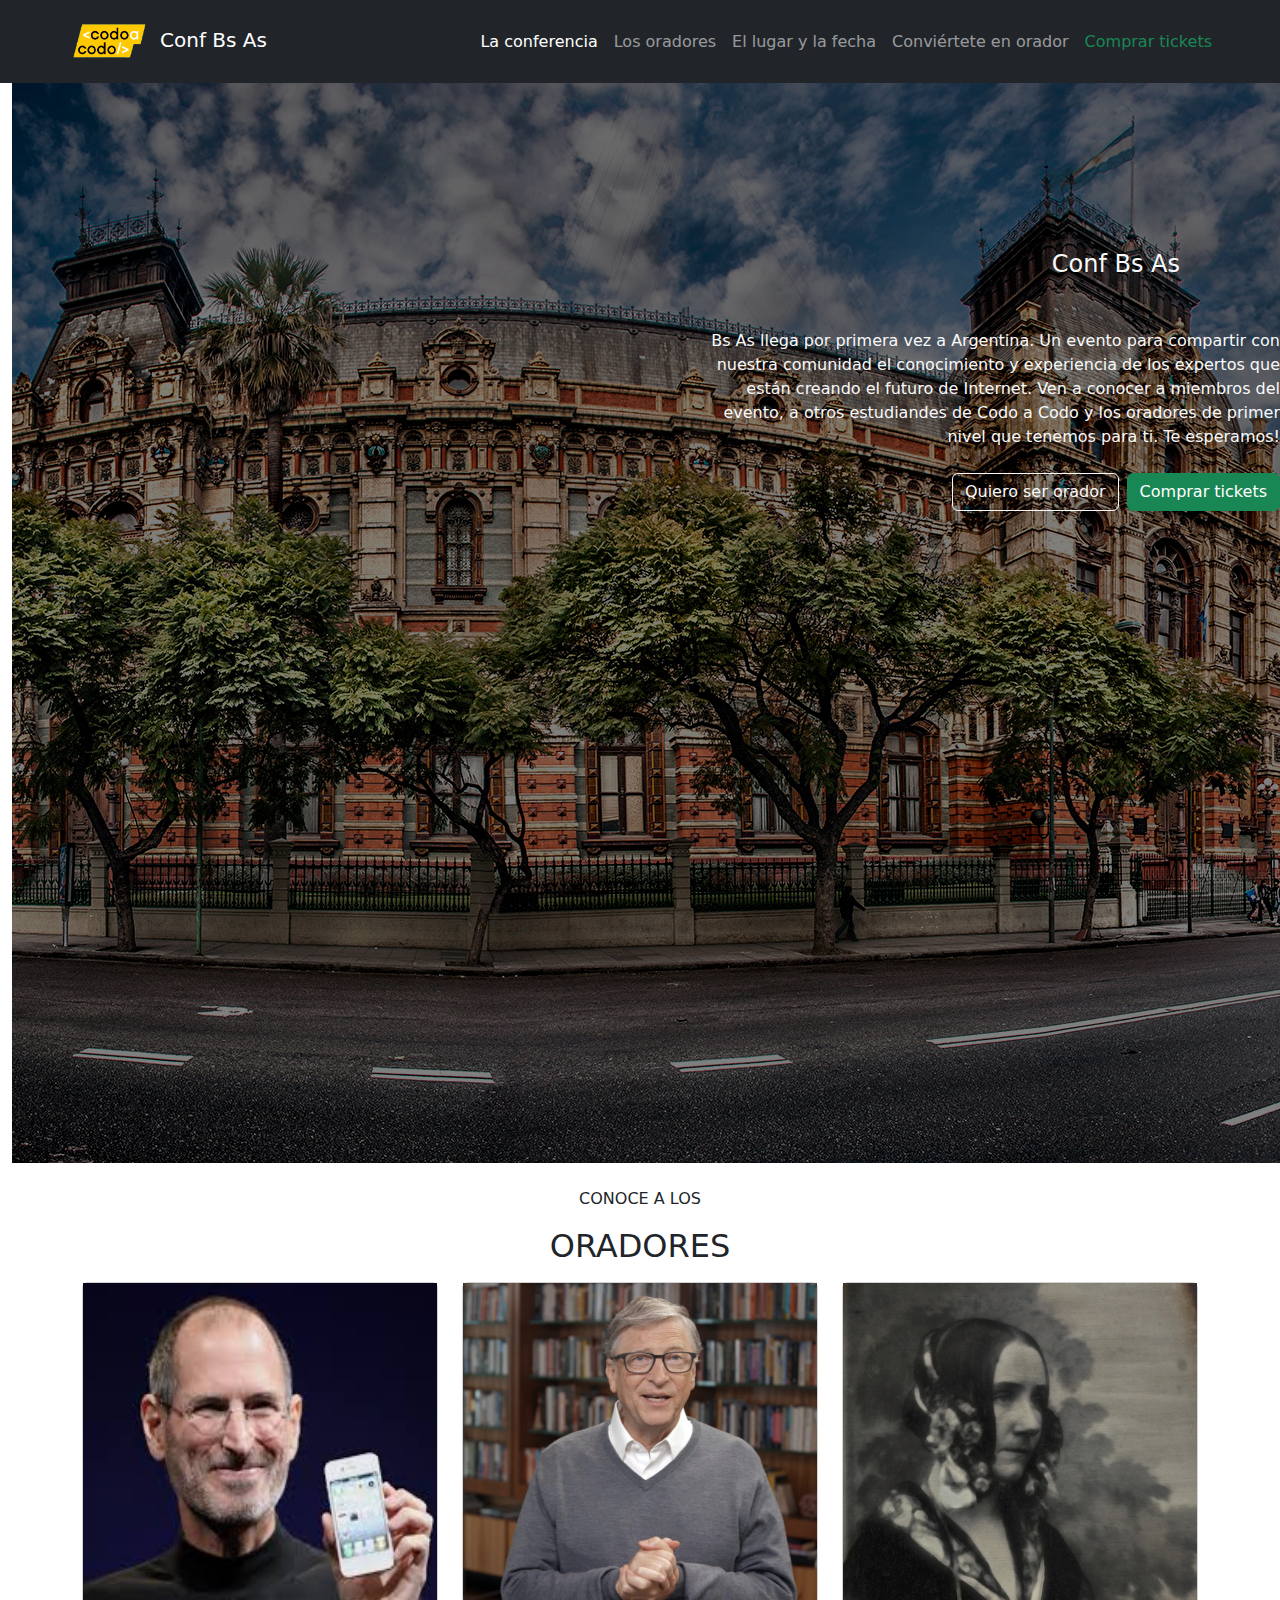
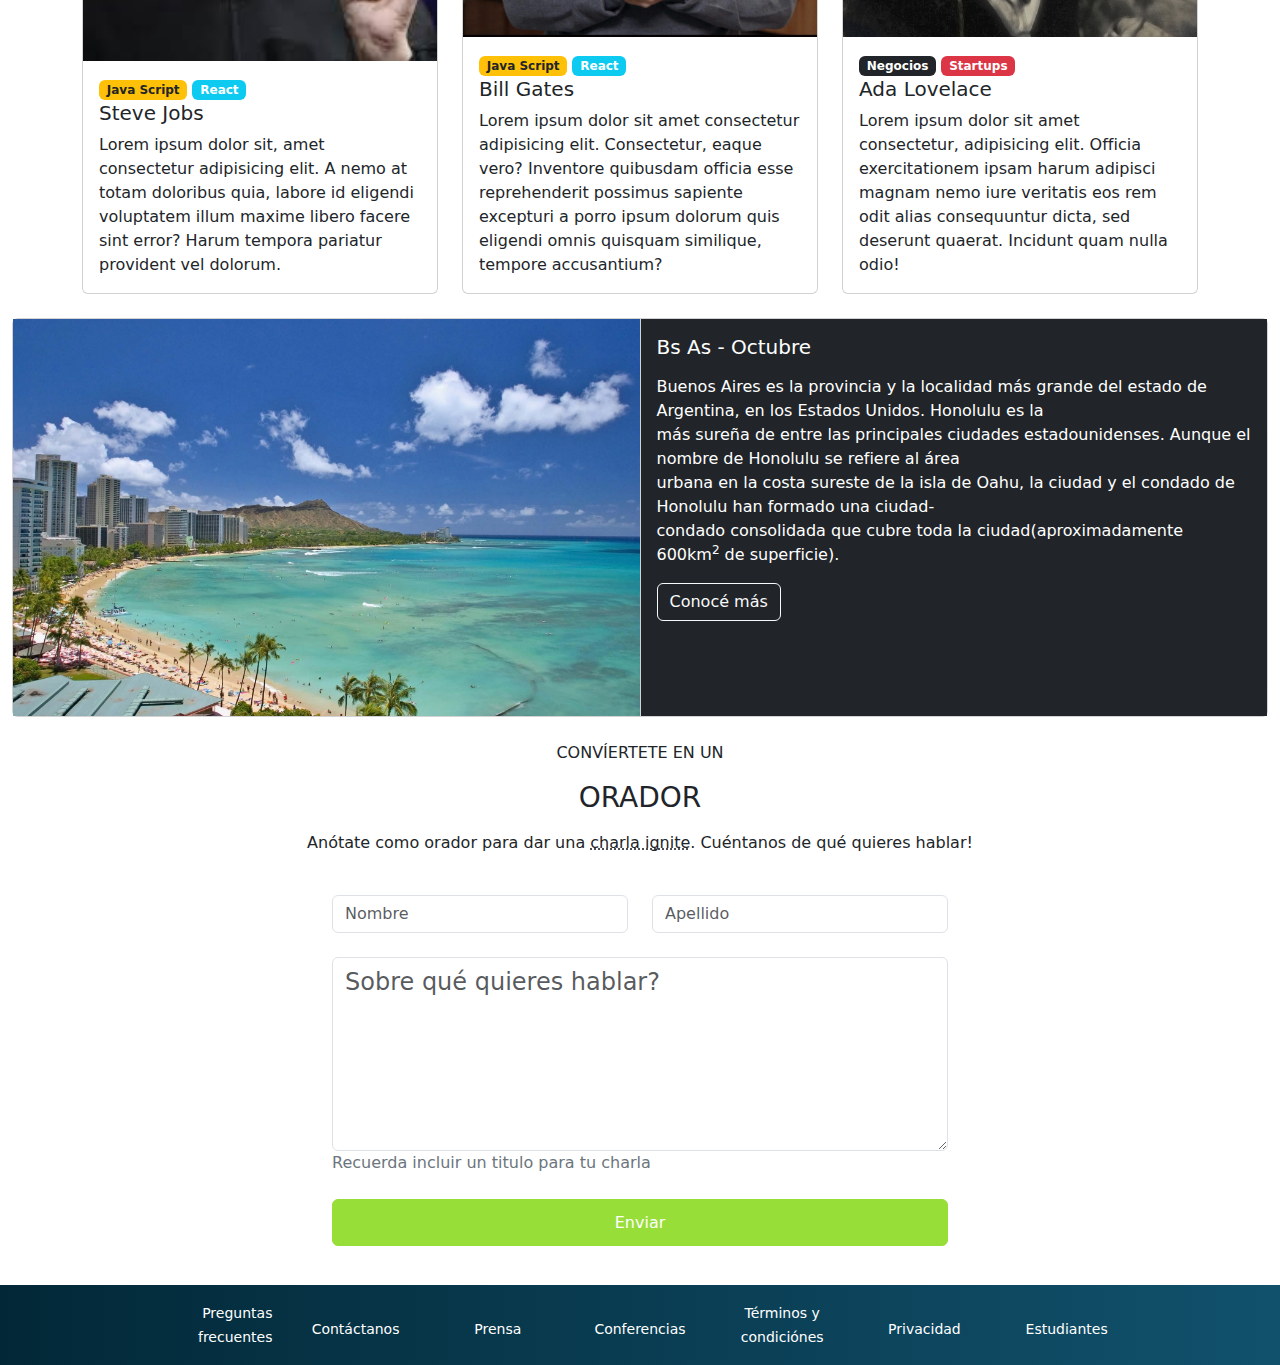
==== Index.html @ 98e8ae1a "Abre link en nueva pestaña y el footer al final" ====
<!DOCTYPE html>
<html lang="es">
    <head>
        <meta charset="utf-8"/>
        <meta name="viewport" content="width=device-width" />
        <title>Codo a Codo</title>
        <link rel="shortcut icon" href="https://aulasvirtuales.bue.edu.ar/theme/image.php/academiaba38/theme/1650385581/favicon">
        <link href="https://cdn.jsdelivr.net/npm/bootstrap@5.1.3/dist/css/bootstrap.min.css" rel="stylesheet">
        <link href="style.css" rel="stylesheet" type="text/css" />
        <script src="https://cdn.jsdelivr.net/npm/bootstrap@5.1.3/dist/js/bootstrap.bundle.min.js"></script>        
        </style>
    </head>
    <body>    
        <!-- add NAVBAR -->
        <div class="container-fluid">           
            <div class="row" style="text-align:center; border: width 4px; background:linear-gradient(to right,rgb(2, 40, 55),rgb(17, 81, 108));">                  
                <nav class="navbar navbar-expand-sm bg-dark navbar-dark">
                    <div class="col p-4"></div>
                    <div class="container-fluid"> 
                        <a class="navbar-brand" href="#">
                            <img src="src/codoacodo.png" alt="Logo" style="width:100px;" class="rounded-pill">Conf Bs As                  
                        </a>              
                        <div class="col p-1"></div>
                        <ul class="navbar-nav justify-content-right">
                            <li class="nav-item">
                                <a class="nav-link active" href="javascript:void(0)" active>La conferencia</a>
                            </li>
                            <li class="nav-item">
                                <a class="nav-link" href="javascript:void(0)" >Los oradores</a>
                            </li>
                            <li class="nav-item">
                                <a aria-disabled="true" class="nav-link " href="#" tabindex="-1">El lugar y la fecha</a>
                            </li>
                            <li class="nav-item">
                                <a aria-disabled="true" class="nav-link " href="#" tabindex="-1">Conviértete en orador</a>
                            </li>
                            <li class="nav-item">
                                <a class="nav-link text-success" href="ventaTicket.html" target="_blank" active>Comprar tickets</a>
                            </li>          
                        </ul>                                    
                    </div>
                    <div class="col p-4"></div>
                </nav>
            </div>
        </div>
  
        <div class="container-fluid">     
            <div class="row">
                <div class="card-img-top1">
                    <img class="" src="src/ba1.jpg" alt="Card image" style="filter: brightness(50%);">
                    <div class="card-img-overlay" style = "top:100px;">
                        <h4 class="card-title text-end text-light"  style = "padding:150px 100px 50px">Conf Bs As</h4>
                        <div class="">
                            <p class="card-text text-end text-light">Bs As llega por primera vez a Argentina. Un evento para compartir con<br> nuestra comunidad el conocimiento y experiencia de los expertos que<br> están creando el futuro de Internet. Ven a conocer a miembros del<br> evento, a otros estudiandes de Codo a Codo y los oradores de primer<br> nivel que tenemos para ti. Te esperamos!</p>                 
                        </div>
                        <br>
                        <div class="d-grid gap-2 d-md-flex justify-content-md-end">                                        
                            <a class="btn btn-outline-light text-light">Quiero ser orador</a>  
                            <a class="btn btn-success " href="ventaTicket.html" target="_blank">Comprar tickets</a> 
                        </div>
                    </div>
                </div>
            </div>  
        </div>      
         
        <br>

        <div>
            <p class="text-center">CONOCE A LOS<h2 class="text-center">ORADORES</h2></p>                      
        </div>
        <div class="container"><!-- add 3 cards -->              
            <div class="row row-cols-1 row-cols-md-3 g-4">
                <div class="col">       
                    <div class="card h-100">
                        <img src="src/steve.jpg" style = "padding:0%;width:100%;height:100%;" class="card-img-top1" alt="...">
                        <div class="card-body">
                            <span class="badge bg-warning text-dark">Java Script</span>  <span class="badge bg-info">React</span>
                            <h5 class="card-title">Steve Jobs</h5>
                            <p class="card-text">Lorem ipsum dolor sit, amet consectetur adipisicing elit. A nemo at totam doloribus quia, labore id eligendi voluptatem illum maxime libero facere sint error? Harum tempora pariatur provident vel dolorum.</p>                    
                        </div>
                    </div>                 
                </div>    
                <div class="col">
                    <div class="card h-100">
                        <img src="src/bill.jpg" style = "padding:0%;width:100%;height:100%;" class="card-img-top2" alt="...">
                        <div class="card-body">
                            <span class="badge bg-warning text-dark">Java Script</span>  <span class="badge bg-info">React</span>
                            <h5 class="card-title">Bill Gates</h5>
                            <p class="card-text">Lorem ipsum dolor sit amet consectetur adipisicing elit. Consectetur, eaque vero? Inventore quibusdam officia esse reprehenderit possimus sapiente excepturi a porro ipsum dolorum quis eligendi omnis quisquam similique, tempore accusantium?</p>                    
                        </div>
                    </div>
                </div>   
                <div class="col">                 
                    <div class="card h-100">
                        <img src="src/ada.jpeg" style = "padding:0%;width:100%;height:100%;" class="card-img-top3" alt="...">
                        <div class="card-body">
                            <span class="badge bg-dark">Negocios</span>  <span class="badge bg-danger">Startups</span>
                            <h5 class="card-title">Ada Lovelace</h5>
                            <p class="card-text">Lorem ipsum dolor sit amet consectetur, adipisicing elit. Officia exercitationem ipsam harum adipisci magnam nemo iure veritatis eos rem odit alias consequuntur dicta, sed deserunt quaerat. Incidunt quam nulla odio!</p>                 
                        </div>
                    </div>                             
                </div>              
            </div>
        </div>

        <br>         
         <!-- add 2 cards -->
        <div class="container-fluid">
            <div class="card-group">
                <div class="card" >
                    <img src="src/honolulu.jpg" style = "width:100%; height: 100%;"  class="card-img-top1" alt="...">
                </div>
                <!--  era con card esto ? o estilos y grilla ?  -->
                <div class="card">      
                    <div class="card-body bg-dark text-white">
                        <h5 class="card-title">Bs As - Octubre</h5>                                           
                        <p class="card-text fs-6"><p >Buenos Aires es la provincia y la localidad más grande del estado de Argentina, en los Estados Unidos. Honolulu es la<br> más sureña de entre las principales ciudades estadounidenses. Aunque el nombre de Honolulu se refiere al área<br> urbana en la costa sureste de la isla de Oahu, la ciudad y el condado de Honolulu han formado una ciudad-<br>condado consolidada que cubre toda la ciudad(aproximadamente 600km<sup>2</sup> de superficie).</p>                                            
                        <button type="button" class="btn btn-outline-light text-light">Conocé más</button>   
                    </div>
                </div>            
            </div>        
        </div>

        <br>  

        <p class="text-center">CONVÍERTETE EN UN <H3 class="text-center">ORADOR</H3></p> 

        <p class="text-center"> Anótate como orador para dar una <abbr title="Se trata de un formato en el cual el ponente solo tiene 300 segundos para hacer una presentación.">charla ignite</abbr>. Cuéntanos de qué quieres hablar!</p>
                  
        <br>

        <div class="container" style="width: 50%;height:50%;">           
            <!-- add form -->
            <form action="https://formspree.io/f/mnqwbqan" method="POST" target="_blank"> <!-- Aca verifico con un servidor de formulario-->
               <div class="row">
                    <div class="col">
                        <input type="nombre" class="form-control" id="nombre" name="nombre" placeholder="Nombre">
                    </div>         
                    <div class="col">
                        <input type="apellido" class="form-control" id="apellido" name="apellido" placeholder="Apellido">        
                    </div>   
                </div>

                <br>
                
                <textarea class="form-control fs-4" rows="5" id="comment" name="text" placeholder="Sobre qué quieres hablar?"></textarea> 
                <label for="clave" class="text-secondary">Recuerda incluir un titulo para tu charla</label><br><br>                        
                <div class="d-grid"> <!-- tranformo en bloque  el div --- investigarlo-->
                    <input type="submit" style="height:125%; border-color: rgb(152,222,57); background-color:rgb(152,222,57);" class="btn btn-success" value="Enviar"> 
                </div>                        
            </form> 
        </div>

        <br>
        
    </body>
    
    <br>
    
    <footer>     
        <div class="container-fluid"> 
            <div class="row" style="text-align:center; border: width 4px; background:linear-gradient(to right,rgb(2, 40, 55),rgb(17, 81, 108));"> 
                <div class="col" style="margin-top: 2.00rem;">
                    <p><small></small></p>         
                </div>   
                <div class="col text-white" style="text-align: right; margin-top: 1.00rem; ">                  
                    <p><small>Preguntas<br/>frecuentes</small></p>                
                </div>                      
                <div class="col text-white" style="margin-top: 2.00rem; ">
                    <p><small>Contáctanos</small></p>         
                </div>   
                <div class="col text-white" style="margin-top: 2.00rem;">              
                    <p><small>Prensa</small></p> 
                </div>
                <div class="col text-white" style="margin-top: 2.00rem;">        
                    <p><small>Conferencias</small></p>
                </div>
                <div class="col text-white" style="margin-top: 1.00rem;">                 
                    <p><small>Términos y<br/>condiciónes</small></p>
                </div>
                <div class="col text-white" style="margin-top: 2.00rem;">                    
                    <p><small>Privacidad</small></p>
                </div>
                <div class="col text-white" style="margin-top: 2.00rem;">                   
                    <p><small>Estudiantes</small></p>
                </div>
                <div class="col" style="margin-top: 2.00rem;">
                    <p><small></small></p>         
                </div>  
            </div>
        </div>        
    </footer>
</html>
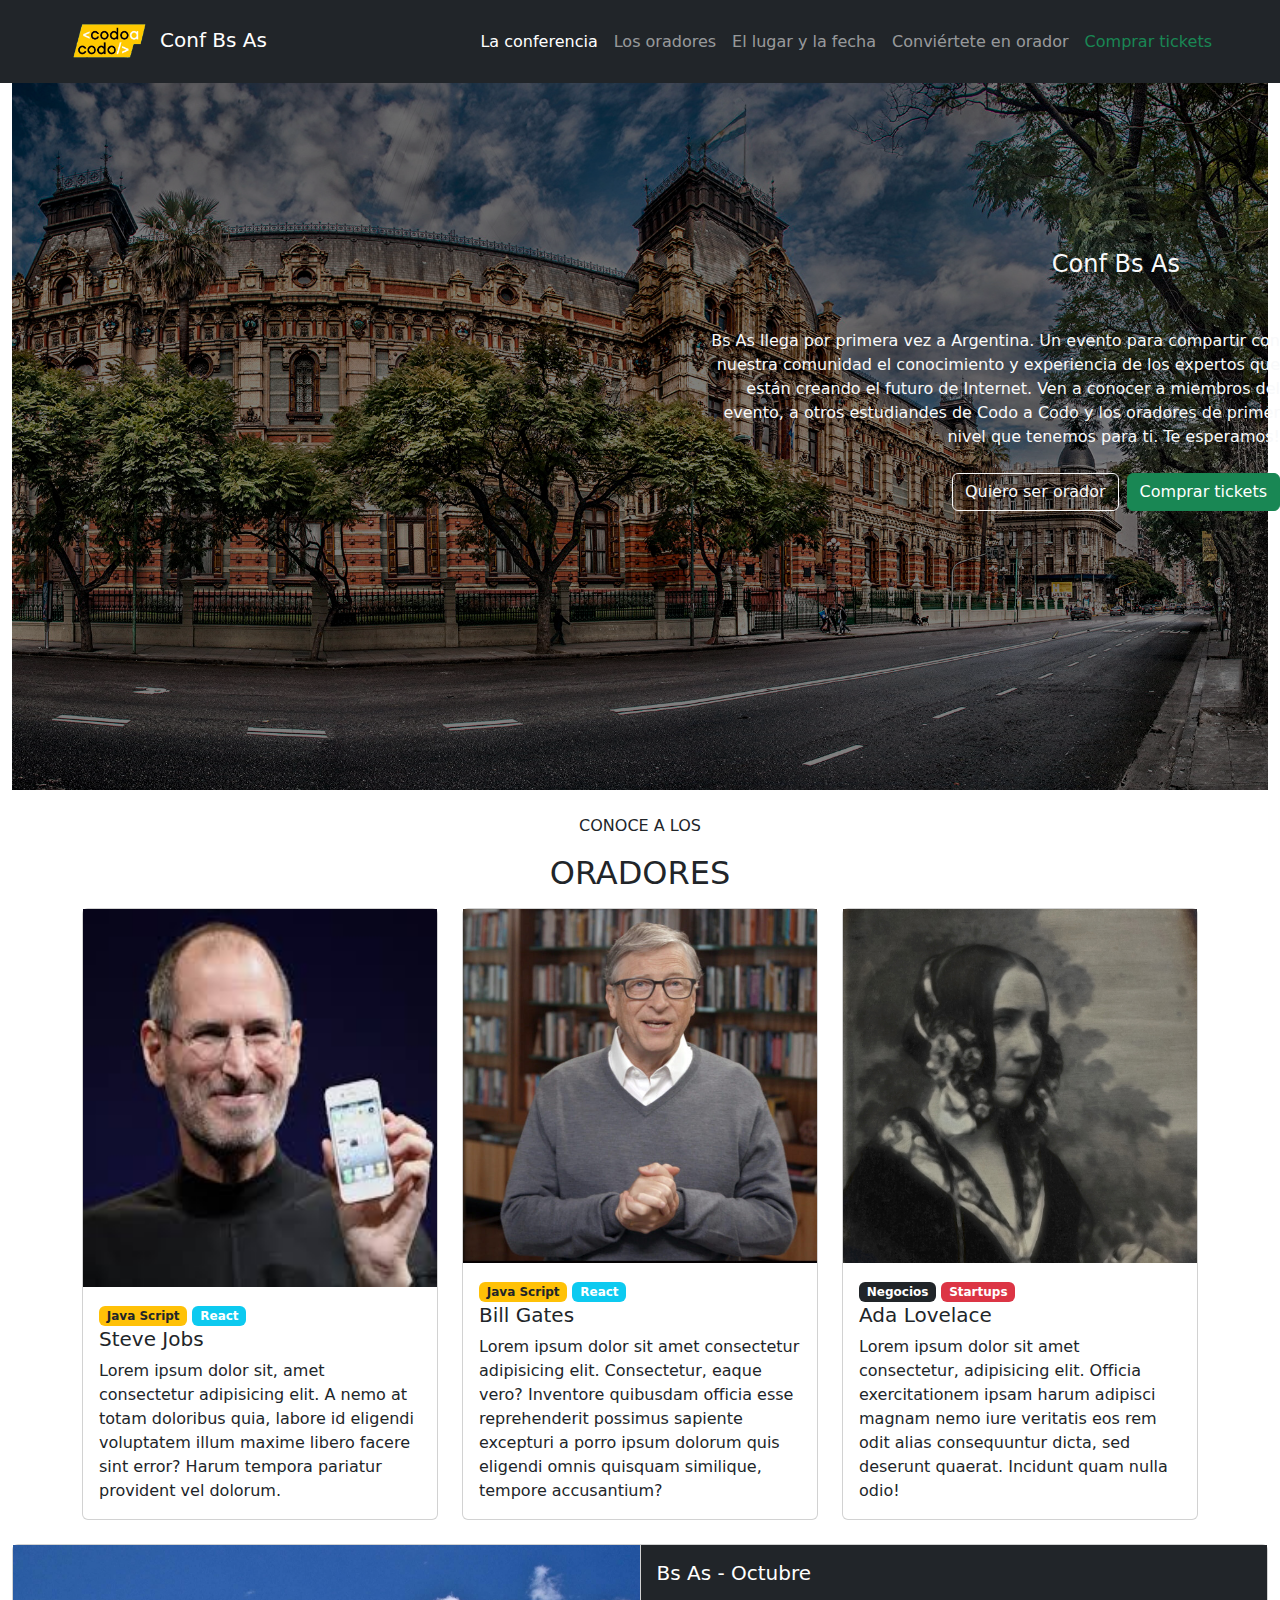
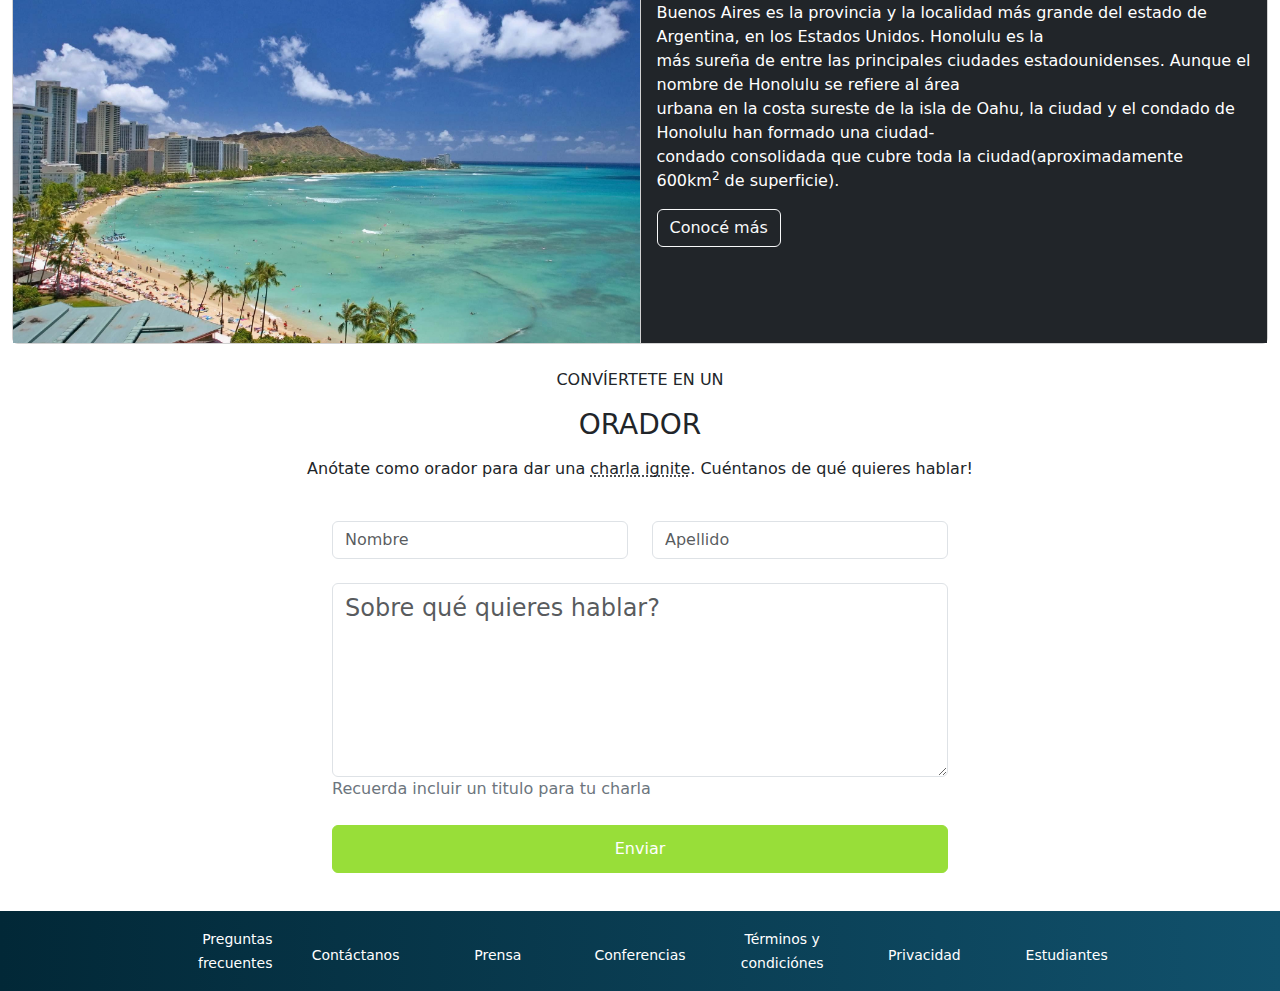
==== commit 743f8966: "Se resolvio problema del footer." ====
--- a/Index.html
+++ b/Index.html
@@ -5,9 +5,9 @@
         <meta name="viewport" content="width=device-width" />
         <title>Codo a Codo</title>
         <link rel="shortcut icon" href="https://aulasvirtuales.bue.edu.ar/theme/image.php/academiaba38/theme/1650385581/favicon">
-        <link href="https://cdn.jsdelivr.net/npm/bootstrap@5.1.3/dist/css/bootstrap.min.css" rel="stylesheet">
+        <link href="https://cdn.jsdelivr.net/npm/bootstrap@5.1.3/dist/css/bootstrap.min.css" rel="stylesheet">        
+        <script src="https://cdn.jsdelivr.net/npm/bootstrap@5.1.3/dist/js/bootstrap.bundle.min.js"></script>        
         <link href="style.css" rel="stylesheet" type="text/css" />
-        <script src="https://cdn.jsdelivr.net/npm/bootstrap@5.1.3/dist/js/bootstrap.bundle.min.js"></script>        
         </style>
     </head>
     <body>    
@@ -35,7 +35,7 @@
                                 <a aria-disabled="true" class="nav-link " href="#" tabindex="-1">Conviértete en orador</a>
                             </li>
                             <li class="nav-item">
-                                <a class="nav-link text-success" href="ventaTicket.html" target="_blank" active>Comprar tickets</a>
+                                <a class="nav-link text-success" href="ventaTicket.html" active>Comprar tickets</a>
                             </li>          
                         </ul>                                    
                     </div>
@@ -47,7 +47,7 @@
         <div class="container-fluid">     
             <div class="row">
                 <div class="card-img-top1">
-                    <img class="" src="src/ba1.jpg" alt="Card image" style="filter: brightness(50%);">
+                    <img class="img-fluid" src="src/ba1.jpg" alt="Card image" style="filter: brightness(50%);">
                     <div class="card-img-overlay" style = "top:100px;">
                         <h4 class="card-title text-end text-light"  style = "padding:150px 100px 50px">Conf Bs As</h4>
                         <div class="">
@@ -56,7 +56,7 @@
                         <br>
                         <div class="d-grid gap-2 d-md-flex justify-content-md-end">                                        
                             <a class="btn btn-outline-light text-light">Quiero ser orador</a>  
-                            <a class="btn btn-success " href="ventaTicket.html" target="_blank">Comprar tickets</a> 
+                            <a class="btn btn-success ">Comprar tickets</a> 
                         </div>
                     </div>
                 </div>
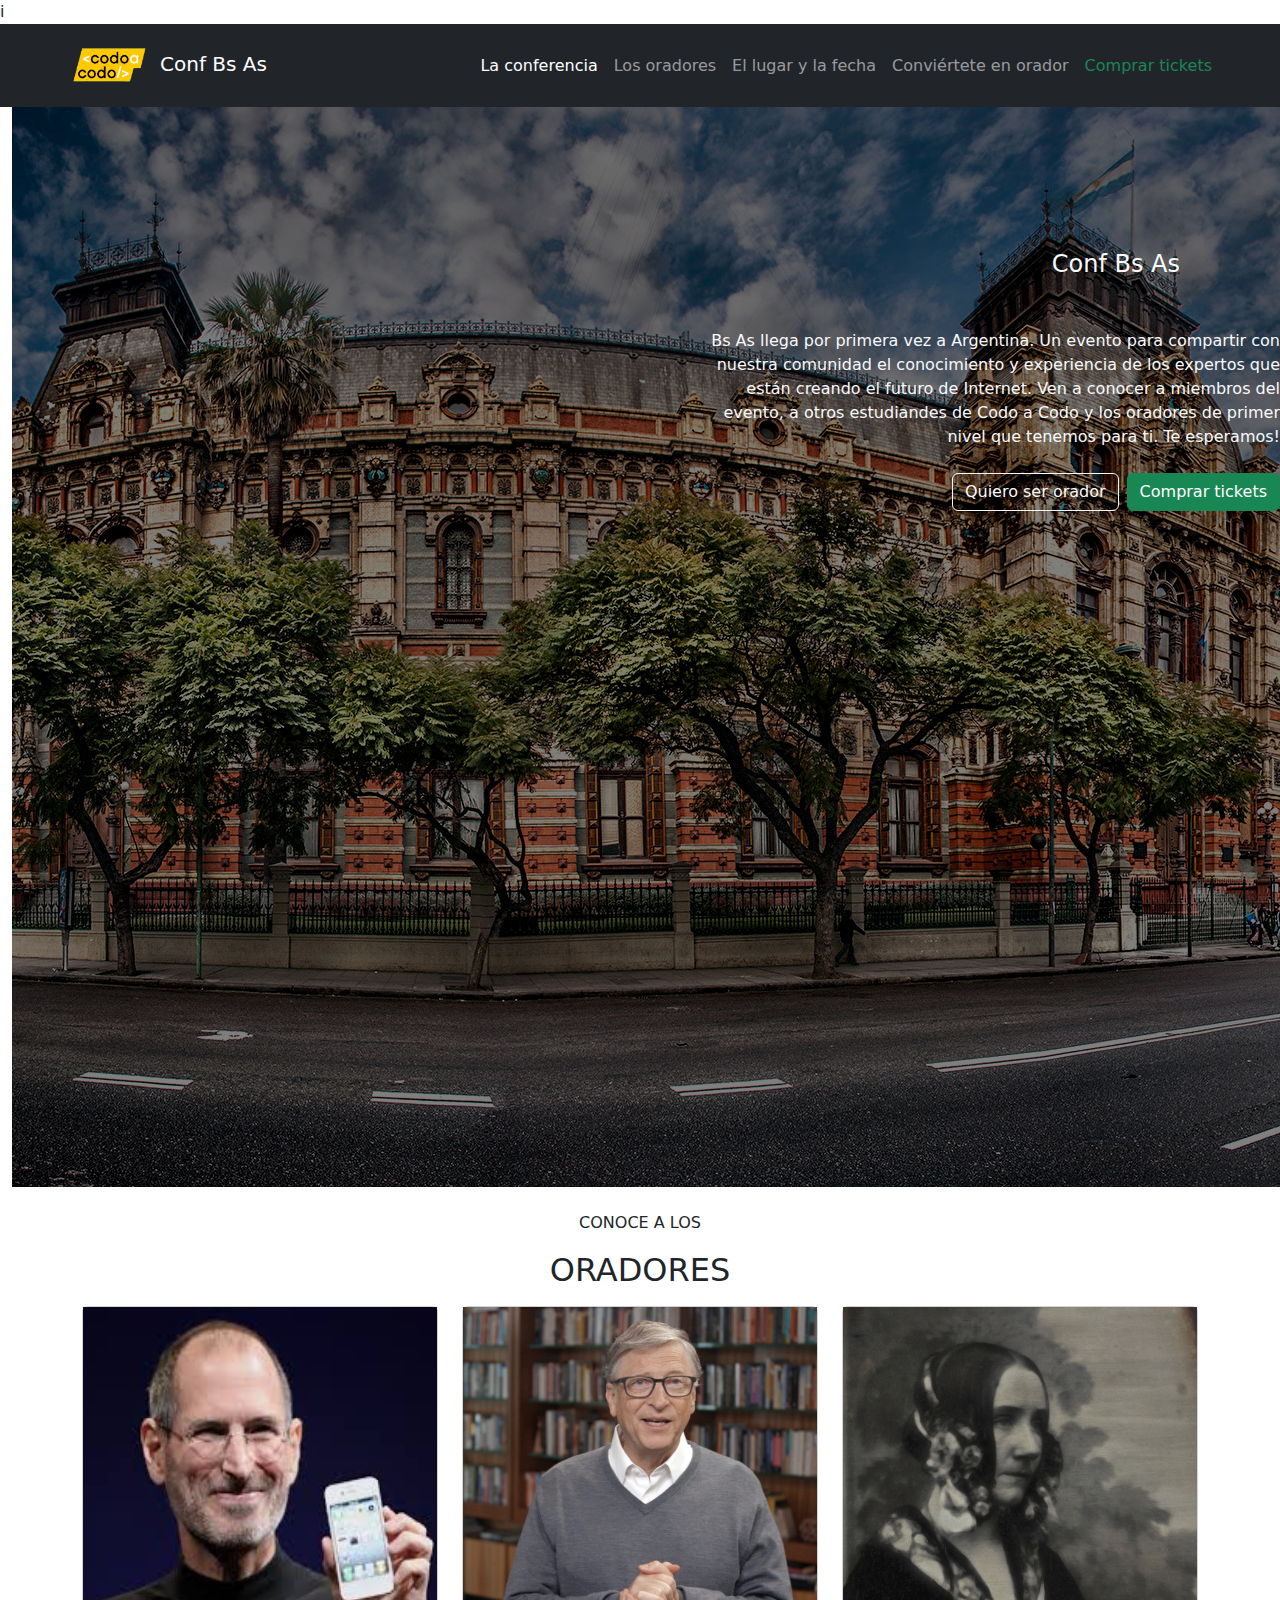
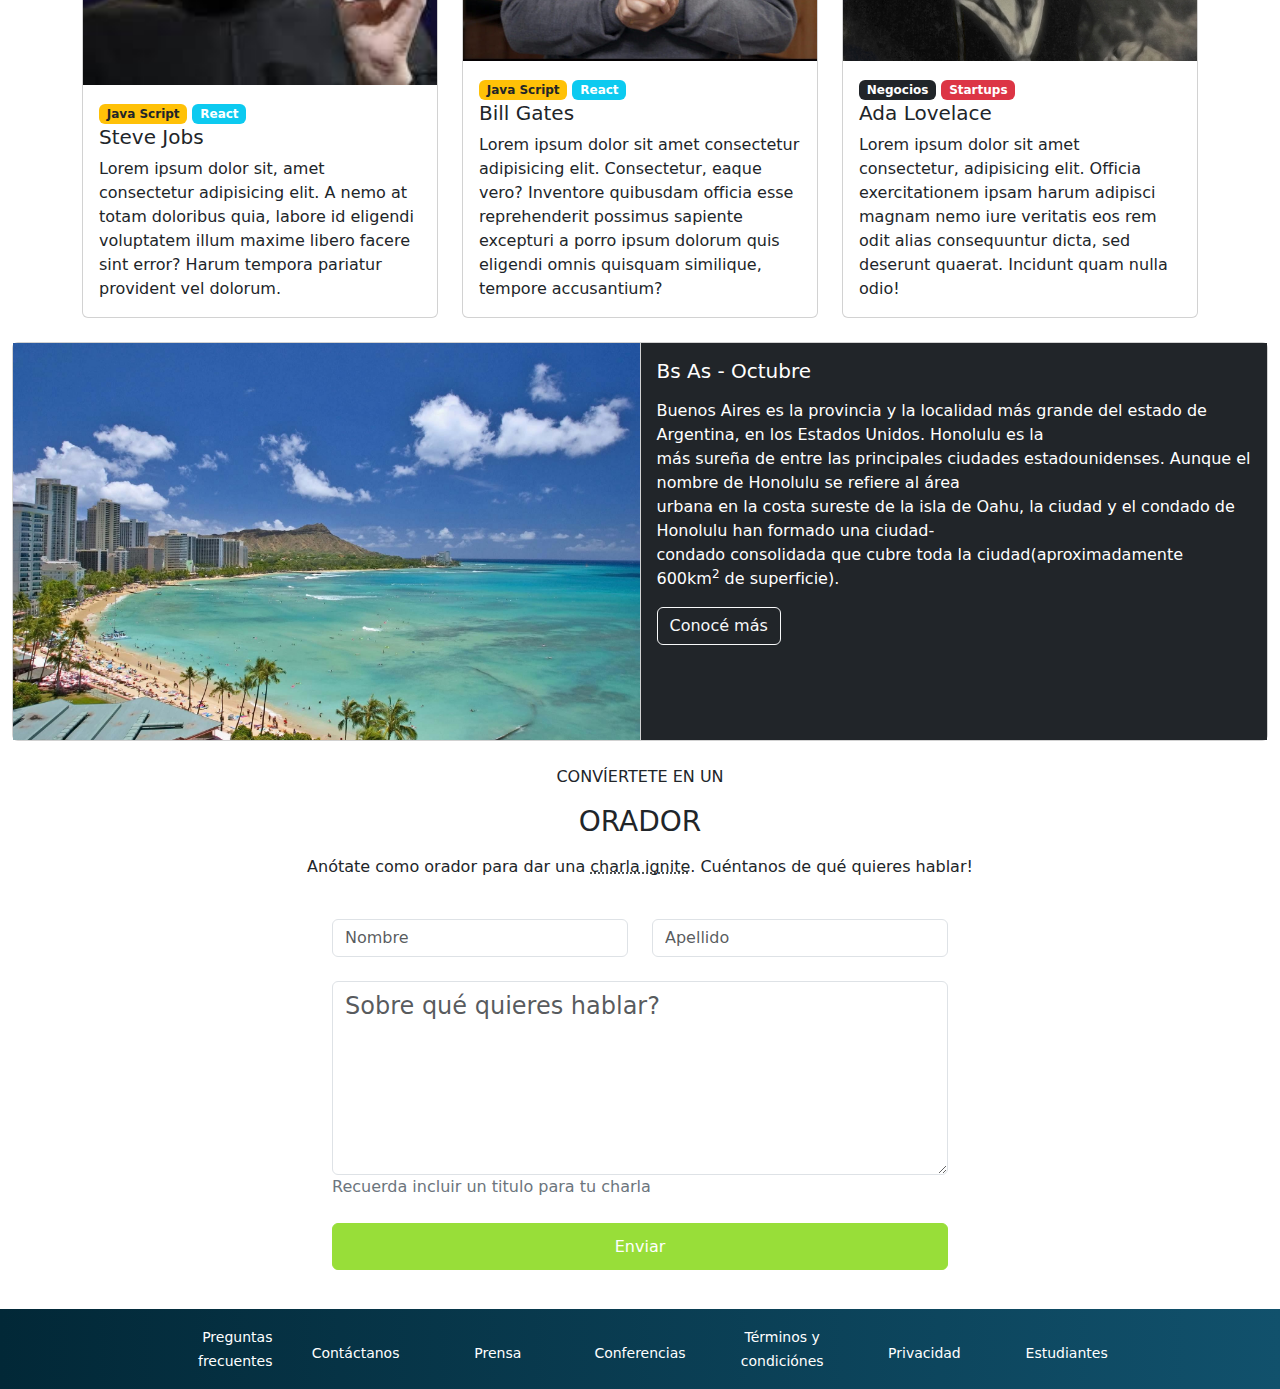
==== commit 0982c38a: "Desde nb : se agrega gris a las letras" ====
--- a/Index.html
+++ b/Index.html
@@ -5,9 +5,9 @@
         <meta name="viewport" content="width=device-width" />
         <title>Codo a Codo</title>
         <link rel="shortcut icon" href="https://aulasvirtuales.bue.edu.ar/theme/image.php/academiaba38/theme/1650385581/favicon">
-        <link href="https://cdn.jsdelivr.net/npm/bootstrap@5.1.3/dist/css/bootstrap.min.css" rel="stylesheet">        
+        <link href="https://cdn.jsdelivr.net/npm/bootstrap@5.1.3/dist/css/bootstrap.min.css" rel="stylesheet">
+        <lnk href="style.css" rel="stylesheet" type="text/css" />i
         <script src="https://cdn.jsdelivr.net/npm/bootstrap@5.1.3/dist/js/bootstrap.bundle.min.js"></script>        
-        <link href="style.css" rel="stylesheet" type="text/css" />
         </style>
     </head>
     <body>    
@@ -18,7 +18,7 @@
                     <div class="col p-4"></div>
                     <div class="container-fluid"> 
                         <a class="navbar-brand" href="#">
-                            <img src="src/codoacodo.png" alt="Logo" style="width:100px;" class="rounded-pill">Conf Bs As                  
+                            <img src="src/codoacodo.png" alt="Logo" style="width:100px;" class="rounded-pill img-fluid">Conf Bs As                  
                         </a>              
                         <div class="col p-1"></div>
                         <ul class="navbar-nav justify-content-right">
@@ -35,7 +35,7 @@
                                 <a aria-disabled="true" class="nav-link " href="#" tabindex="-1">Conviértete en orador</a>
                             </li>
                             <li class="nav-item">
-                                <a class="nav-link text-success" href="ventaTicket.html" active>Comprar tickets</a>
+                                <a class="nav-link text-success" href="ventaTicket.html" target="_blank" active>Comprar tickets</a>
                             </li>          
                         </ul>                                    
                     </div>
@@ -47,7 +47,7 @@
         <div class="container-fluid">     
             <div class="row">
                 <div class="card-img-top1">
-                    <img class="img-fluid" src="src/ba1.jpg" alt="Card image" style="filter: brightness(50%);">
+                    <img class="" src="src/ba1.jpg" alt="Card image" style="filter: brightness(50%);">
                     <div class="card-img-overlay" style = "top:100px;">
                         <h4 class="card-title text-end text-light"  style = "padding:150px 100px 50px">Conf Bs As</h4>
                         <div class="">
@@ -56,7 +56,7 @@
                         <br>
                         <div class="d-grid gap-2 d-md-flex justify-content-md-end">                                        
                             <a class="btn btn-outline-light text-light">Quiero ser orador</a>  
-                            <a class="btn btn-success ">Comprar tickets</a> 
+                            <a class="btn btn-success " href="ventaTicket.html" target="_blank">Comprar tickets</a> 
                         </div>
                     </div>
                 </div>
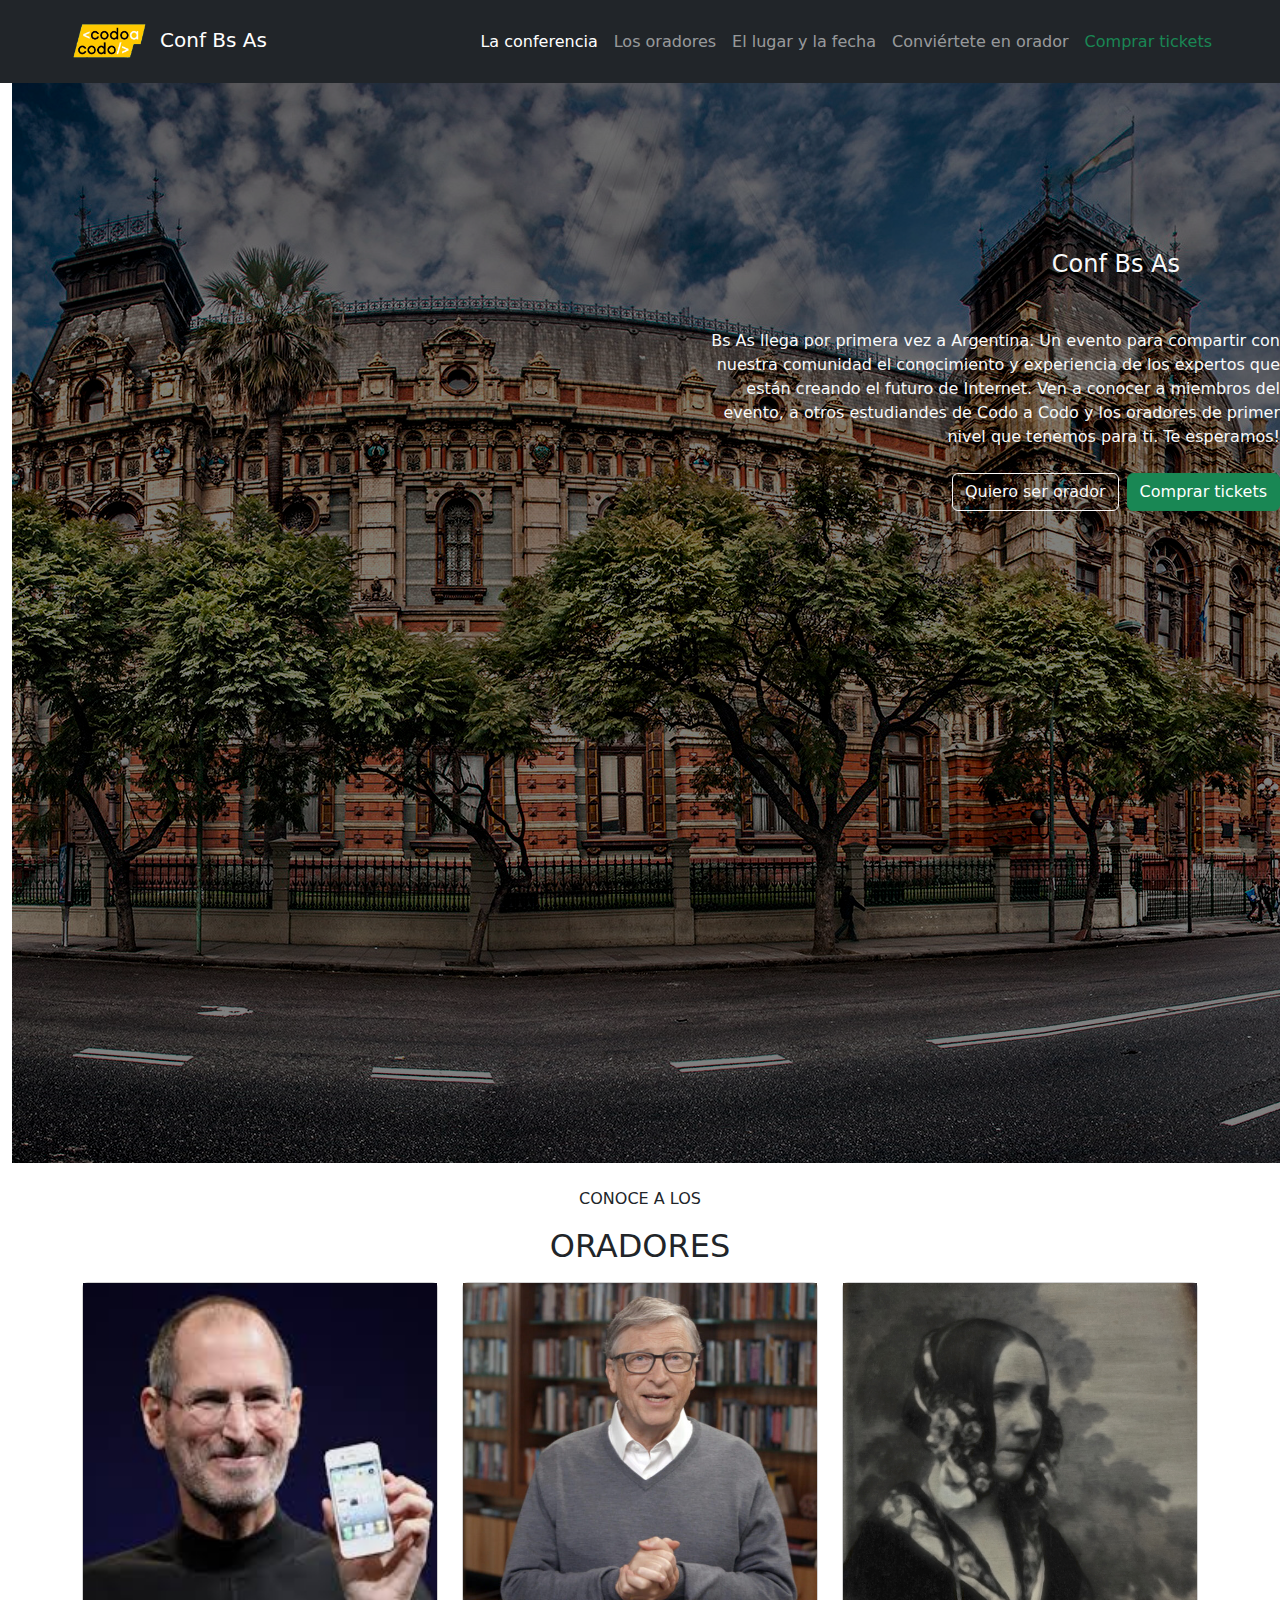
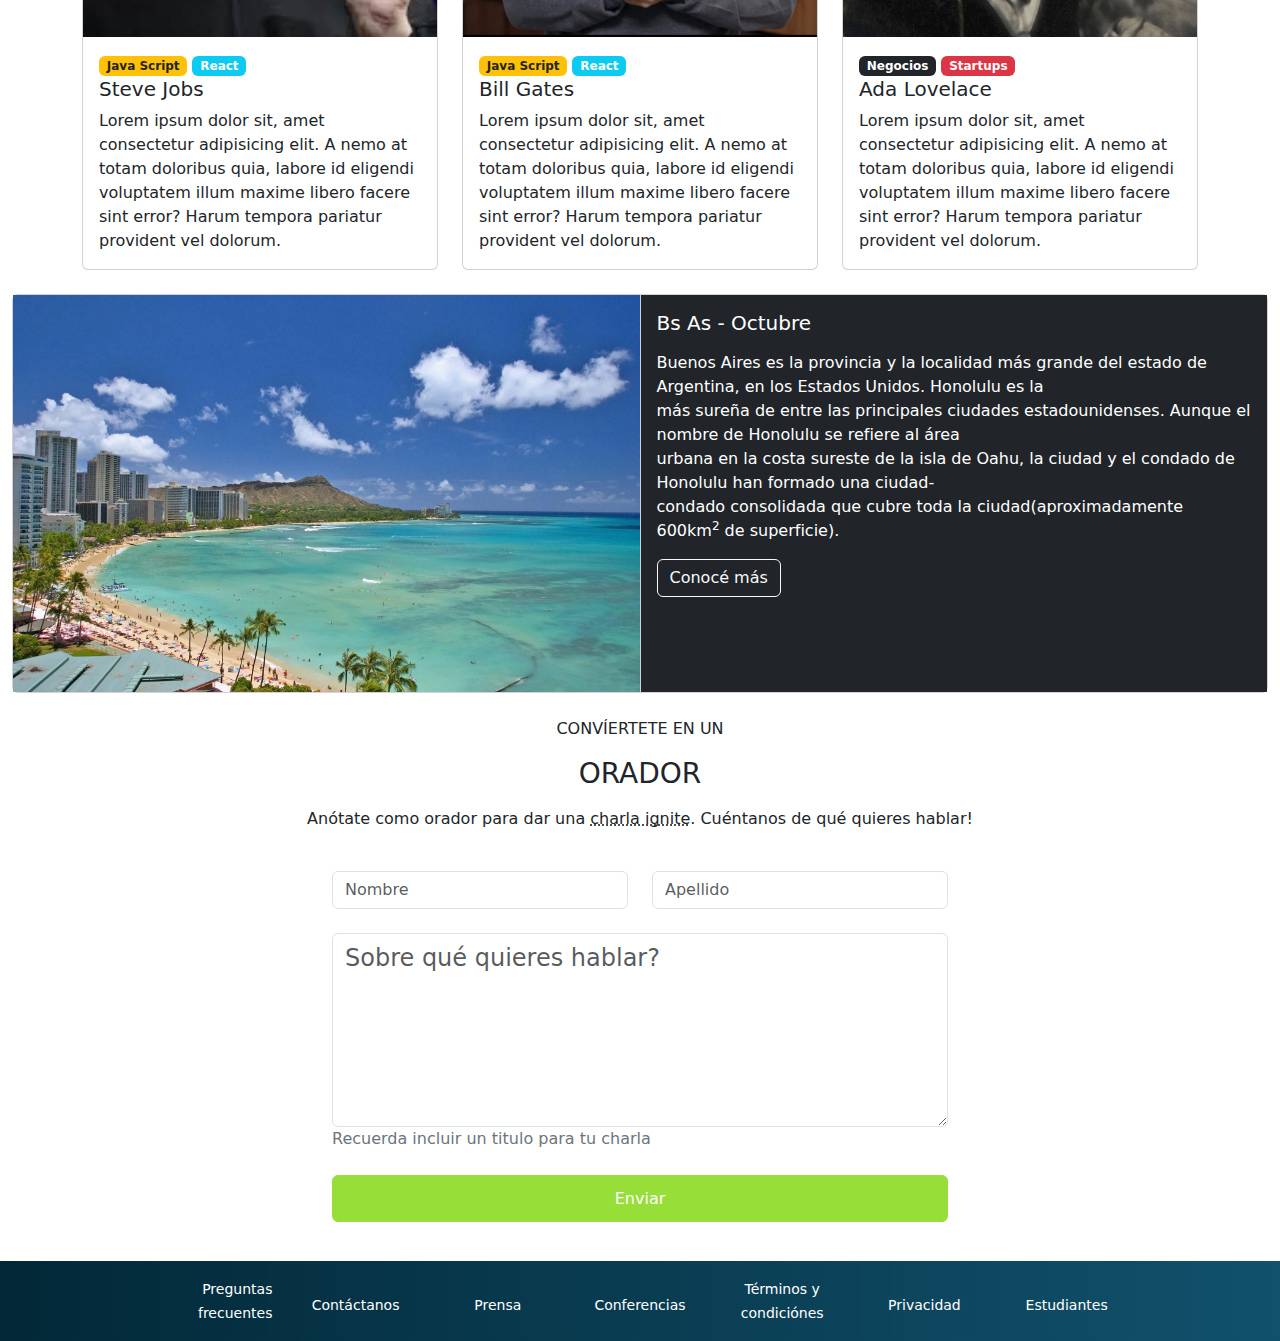
==== commit 64ff31d3: "Se resolvio el footer. Texto Gris." ====
--- a/Index.html
+++ b/Index.html
@@ -6,7 +6,7 @@
         <title>Codo a Codo</title>
         <link rel="shortcut icon" href="https://aulasvirtuales.bue.edu.ar/theme/image.php/academiaba38/theme/1650385581/favicon">
         <link href="https://cdn.jsdelivr.net/npm/bootstrap@5.1.3/dist/css/bootstrap.min.css" rel="stylesheet">
-        <lnk href="style.css" rel="stylesheet" type="text/css" />i
+        <link href="style.css" rel="stylesheet" type="text/css" />
         <script src="https://cdn.jsdelivr.net/npm/bootstrap@5.1.3/dist/js/bootstrap.bundle.min.js"></script>        
         </style>
     </head>
@@ -18,7 +18,7 @@
                     <div class="col p-4"></div>
                     <div class="container-fluid"> 
                         <a class="navbar-brand" href="#">
-                            <img src="src/codoacodo.png" alt="Logo" style="width:100px;" class="rounded-pill img-fluid">Conf Bs As                  
+                            <img src="src/codoacodo.png" alt="Logo" style="width:100px;" class="rounded-pill">Conf Bs As                  
                         </a>              
                         <div class="col p-1"></div>
                         <ul class="navbar-nav justify-content-right">
@@ -56,22 +56,20 @@
                         <br>
                         <div class="d-grid gap-2 d-md-flex justify-content-md-end">                                        
                             <a class="btn btn-outline-light text-light">Quiero ser orador</a>  
-                            <a class="btn btn-success " href="ventaTicket.html" target="_blank">Comprar tickets</a> 
+                            <a class="btn btn-success" href="ventaTicket.html" target="_blank">Comprar tickets</a> 
                         </div>
                     </div>
                 </div>
             </div>  
-        </div>      
-         
+        </div>              
         <br>
-
         <div>
             <p class="text-center">CONOCE A LOS<h2 class="text-center">ORADORES</h2></p>                      
         </div>
         <div class="container"><!-- add 3 cards -->              
             <div class="row row-cols-1 row-cols-md-3 g-4">
                 <div class="col">       
-                    <div class="card h-100">
+                    <div class="card h-100 ">
                         <img src="src/steve.jpg" style = "padding:0%;width:100%;height:100%;" class="card-img-top1" alt="...">
                         <div class="card-body">
                             <span class="badge bg-warning text-dark">Java Script</span>  <span class="badge bg-info">React</span>
@@ -86,7 +84,7 @@
                         <div class="card-body">
                             <span class="badge bg-warning text-dark">Java Script</span>  <span class="badge bg-info">React</span>
                             <h5 class="card-title">Bill Gates</h5>
-                            <p class="card-text">Lorem ipsum dolor sit amet consectetur adipisicing elit. Consectetur, eaque vero? Inventore quibusdam officia esse reprehenderit possimus sapiente excepturi a porro ipsum dolorum quis eligendi omnis quisquam similique, tempore accusantium?</p>                    
+                            <p class="card-text">Lorem ipsum dolor sit, amet consectetur adipisicing elit. A nemo at totam doloribus quia, labore id eligendi voluptatem illum maxime libero facere sint error? Harum tempora pariatur provident vel dolorum.</p>                    
                         </div>
                     </div>
                 </div>   
@@ -96,7 +94,7 @@
                         <div class="card-body">
                             <span class="badge bg-dark">Negocios</span>  <span class="badge bg-danger">Startups</span>
                             <h5 class="card-title">Ada Lovelace</h5>
-                            <p class="card-text">Lorem ipsum dolor sit amet consectetur, adipisicing elit. Officia exercitationem ipsam harum adipisci magnam nemo iure veritatis eos rem odit alias consequuntur dicta, sed deserunt quaerat. Incidunt quam nulla odio!</p>                 
+                            <p class="card-text">Lorem ipsum dolor sit, amet consectetur adipisicing elit. A nemo at totam doloribus quia, labore id eligendi voluptatem illum maxime libero facere sint error? Harum tempora pariatur provident vel dolorum.</p>                    
                         </div>
                     </div>                             
                 </div>              
@@ -150,13 +148,9 @@
                 </div>                        
             </form> 
         </div>
-
-        <br>
-        
-    </body>
-    
-    <br>
-    
+        <br>        
+    </body>    
+    <br>    
     <footer>     
         <div class="container-fluid"> 
             <div class="row" style="text-align:center; border: width 4px; background:linear-gradient(to right,rgb(2, 40, 55),rgb(17, 81, 108));"> 
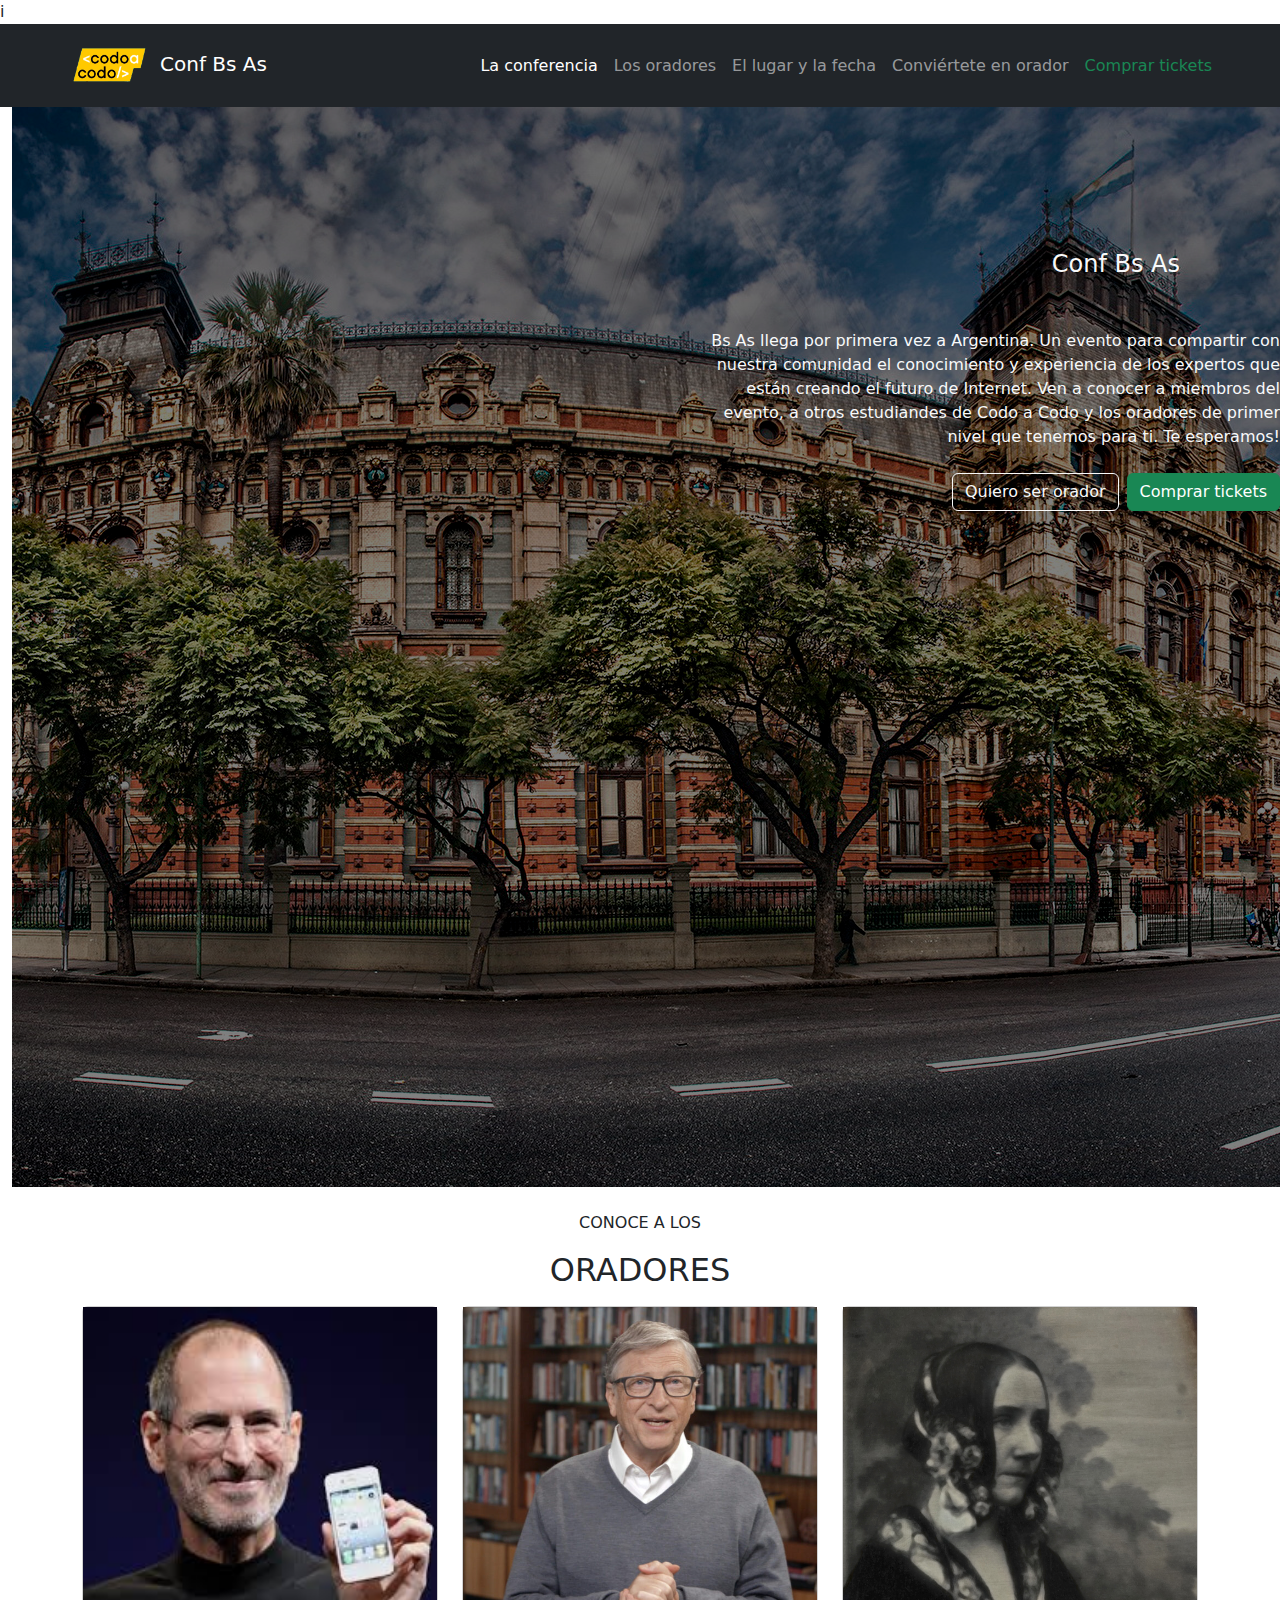
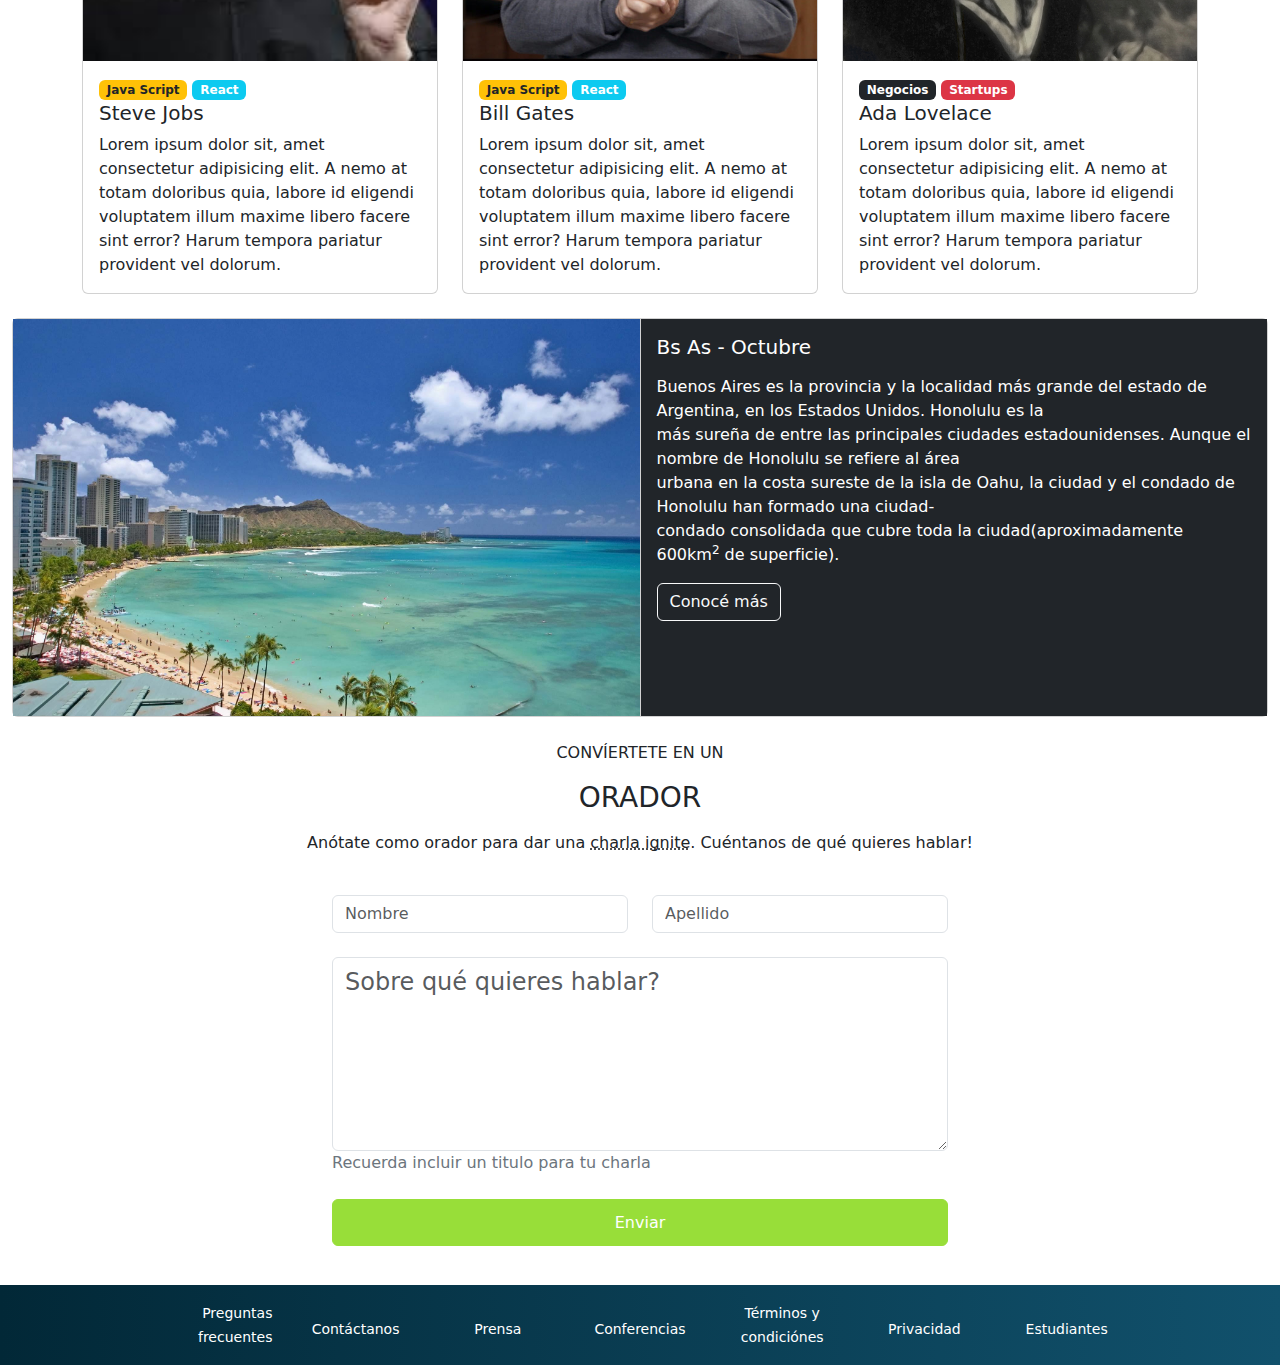
==== commit 7467fbd7: "Primer Merge PC/notebook" ====
--- a/Index.html
+++ b/Index.html
@@ -6,7 +6,7 @@
         <title>Codo a Codo</title>
         <link rel="shortcut icon" href="https://aulasvirtuales.bue.edu.ar/theme/image.php/academiaba38/theme/1650385581/favicon">
         <link href="https://cdn.jsdelivr.net/npm/bootstrap@5.1.3/dist/css/bootstrap.min.css" rel="stylesheet">
-        <link href="style.css" rel="stylesheet" type="text/css" />
+        <lnk href="style.css" rel="stylesheet" type="text/css" />i
         <script src="https://cdn.jsdelivr.net/npm/bootstrap@5.1.3/dist/js/bootstrap.bundle.min.js"></script>        
         </style>
     </head>
@@ -18,7 +18,7 @@
                     <div class="col p-4"></div>
                     <div class="container-fluid"> 
                         <a class="navbar-brand" href="#">
-                            <img src="src/codoacodo.png" alt="Logo" style="width:100px;" class="rounded-pill">Conf Bs As                  
+                            <img src="src/codoacodo.png" alt="Logo" style="width:100px;" class="rounded-pill img-fluid">Conf Bs As                  
                         </a>              
                         <div class="col p-1"></div>
                         <ul class="navbar-nav justify-content-right">
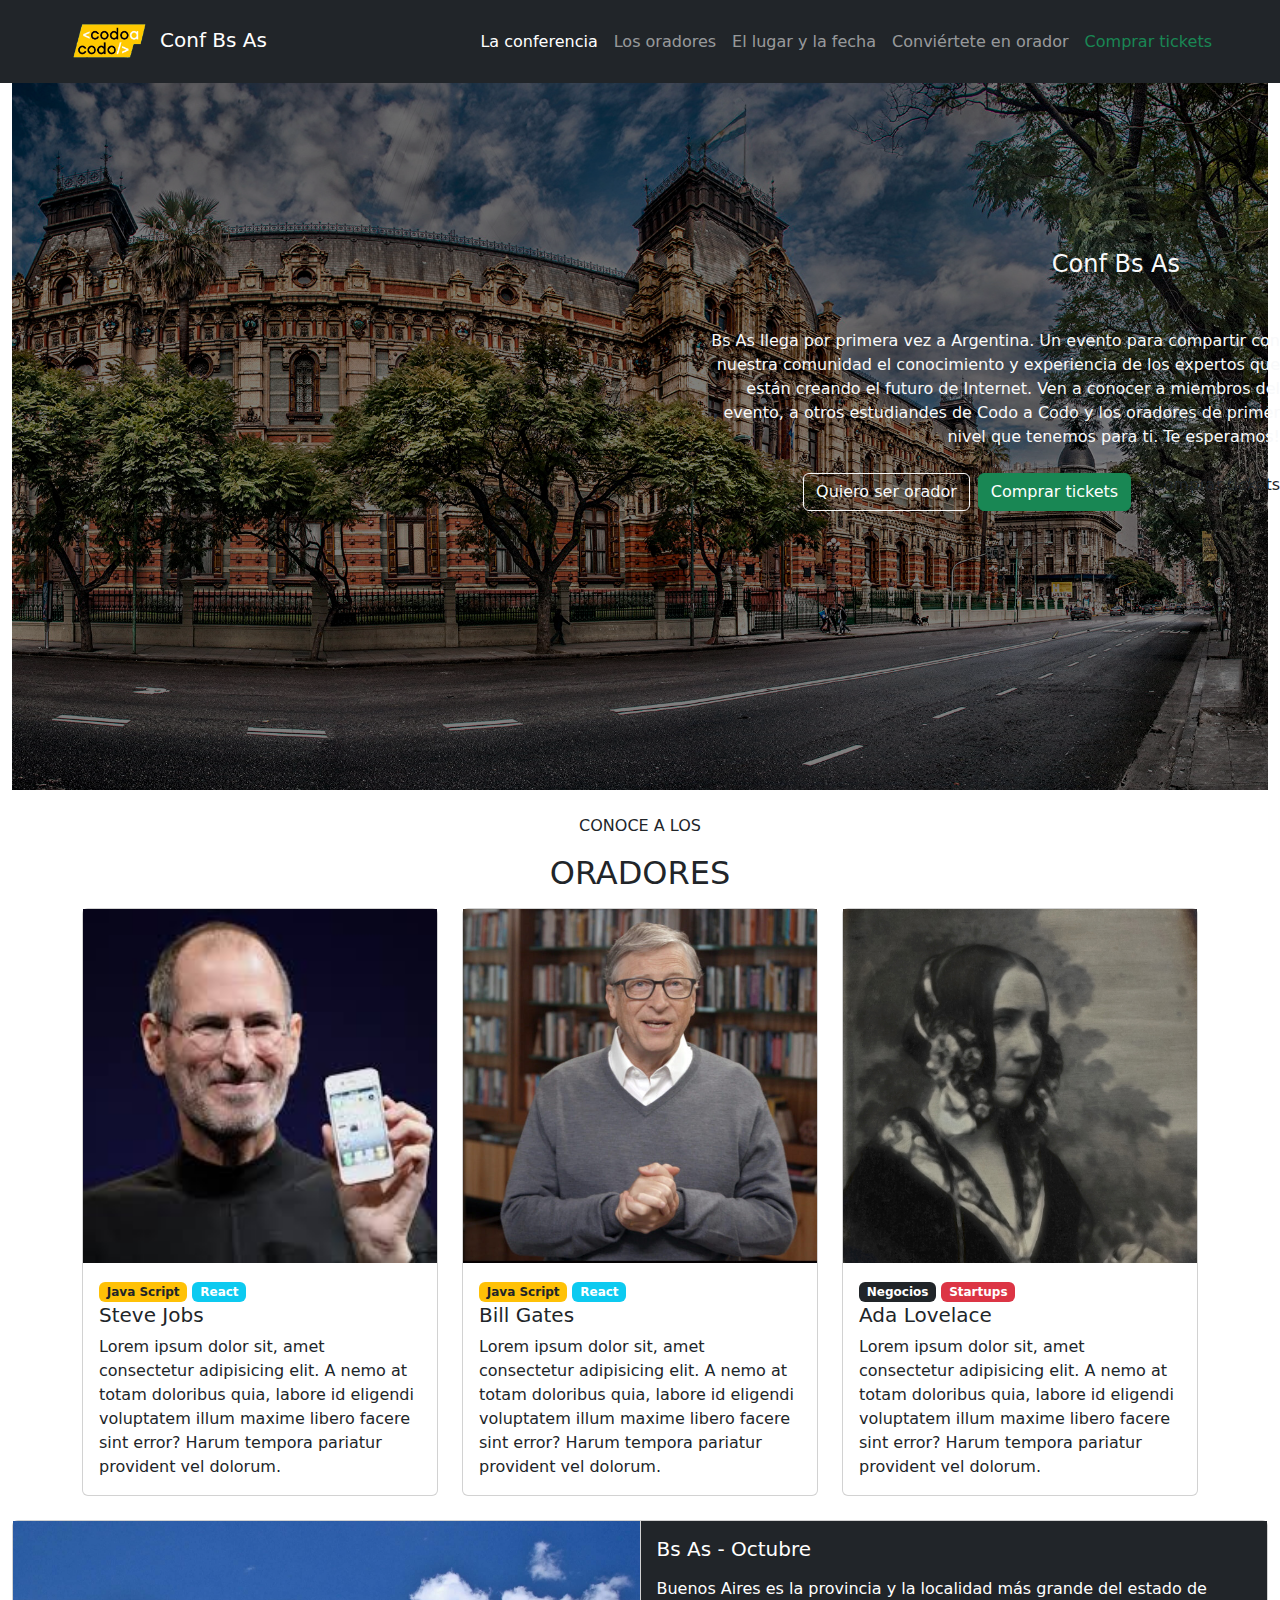
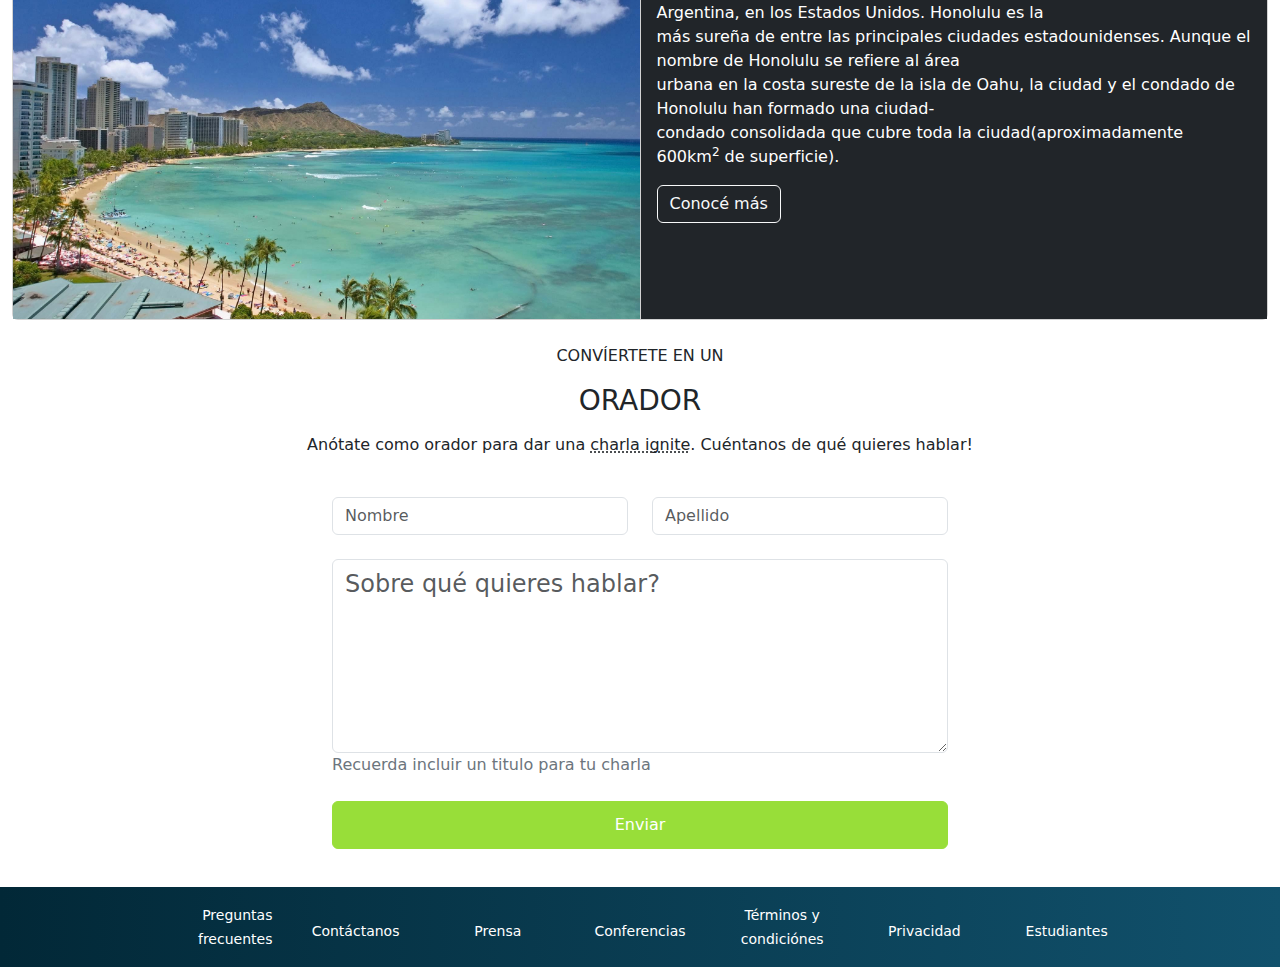
==== commit 01ce727a: "Responsive mobile" ====
--- a/Index.html
+++ b/Index.html
@@ -6,9 +6,8 @@
         <title>Codo a Codo</title>
         <link rel="shortcut icon" href="https://aulasvirtuales.bue.edu.ar/theme/image.php/academiaba38/theme/1650385581/favicon">
         <link href="https://cdn.jsdelivr.net/npm/bootstrap@5.1.3/dist/css/bootstrap.min.css" rel="stylesheet">
-        <lnk href="style.css" rel="stylesheet" type="text/css" />i
-        <script src="https://cdn.jsdelivr.net/npm/bootstrap@5.1.3/dist/js/bootstrap.bundle.min.js"></script>        
-        </style>
+        <lnk href="style.css" rel="stylesheet" type="text/css" />
+        <script src="https://cdn.jsdelivr.net/npm/bootstrap@5.1.3/dist/js/bootstrap.bundle.min.js"></script>
     </head>
     <body>    
         <!-- add NAVBAR -->
@@ -47,7 +46,7 @@
         <div class="container-fluid">     
             <div class="row">
                 <div class="card-img-top1">
-                    <img class="" src="src/ba1.jpg" alt="Card image" style="filter: brightness(50%);">
+                    <img class="img-fluid" src="src/ba1.jpg" alt="Card image" style="filter: brightness(50%);">
                     <div class="card-img-overlay" style = "top:100px;">
                         <h4 class="card-title text-end text-light"  style = "padding:150px 100px 50px">Conf Bs As</h4>
                         <div class="">
@@ -56,12 +55,12 @@
                         <br>
                         <div class="d-grid gap-2 d-md-flex justify-content-md-end">                                        
                             <a class="btn btn-outline-light text-light">Quiero ser orador</a>  
-                            <a class="btn btn-success" href="ventaTicket.html" target="_blank">Comprar tickets</a> 
+                            <a class="btn btn-success" href="ventaTicket.html" target="_blank">Comprar tickets</a>>Comprar tickets</a> 
                         </div>
                     </div>
                 </div>
             </div>  
-        </div>              
+        </div>               
         <br>
         <div>
             <p class="text-center">CONOCE A LOS<h2 class="text-center">ORADORES</h2></p>                      
@@ -107,8 +106,7 @@
             <div class="card-group">
                 <div class="card" >
                     <img src="src/honolulu.jpg" style = "width:100%; height: 100%;"  class="card-img-top1" alt="...">
-                </div>
-                <!--  era con card esto ? o estilos y grilla ?  -->
+                </div>        
                 <div class="card">      
                     <div class="card-body bg-dark text-white">
                         <h5 class="card-title">Bs As - Octubre</h5>                                           
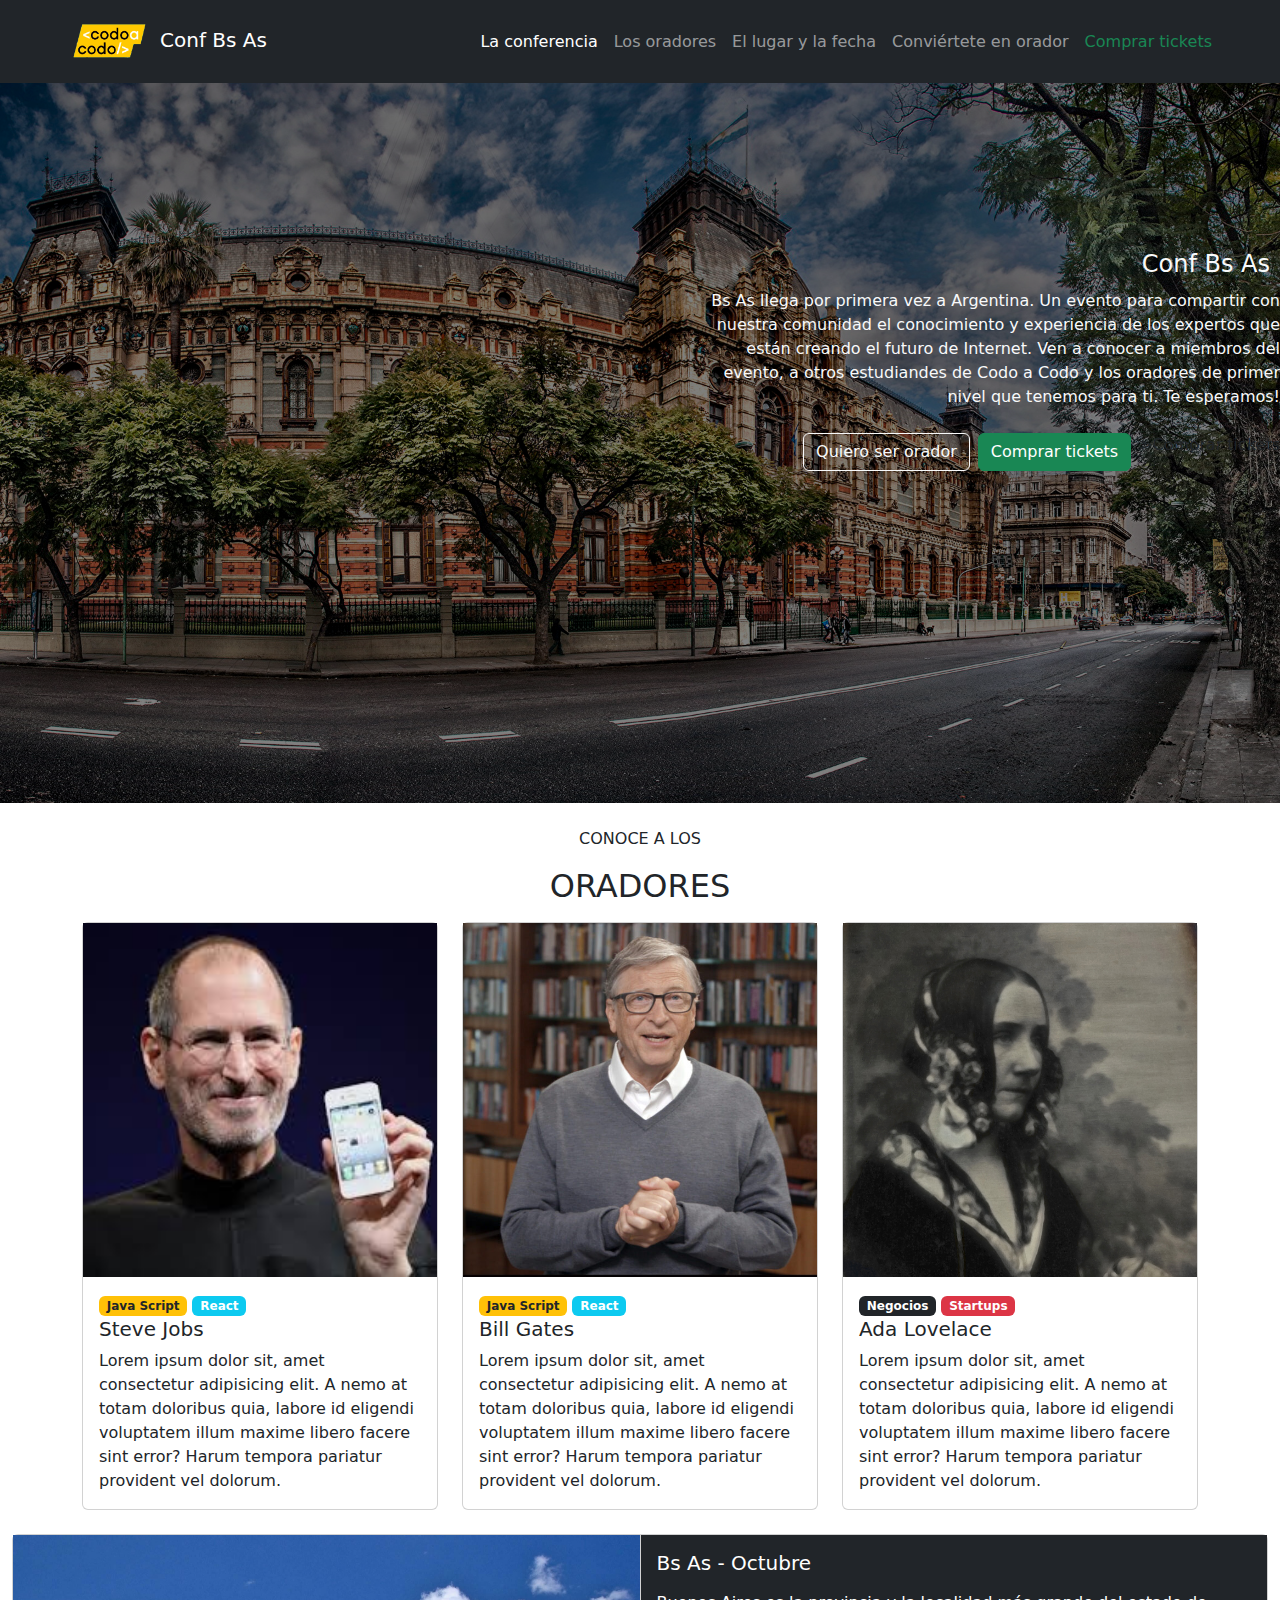
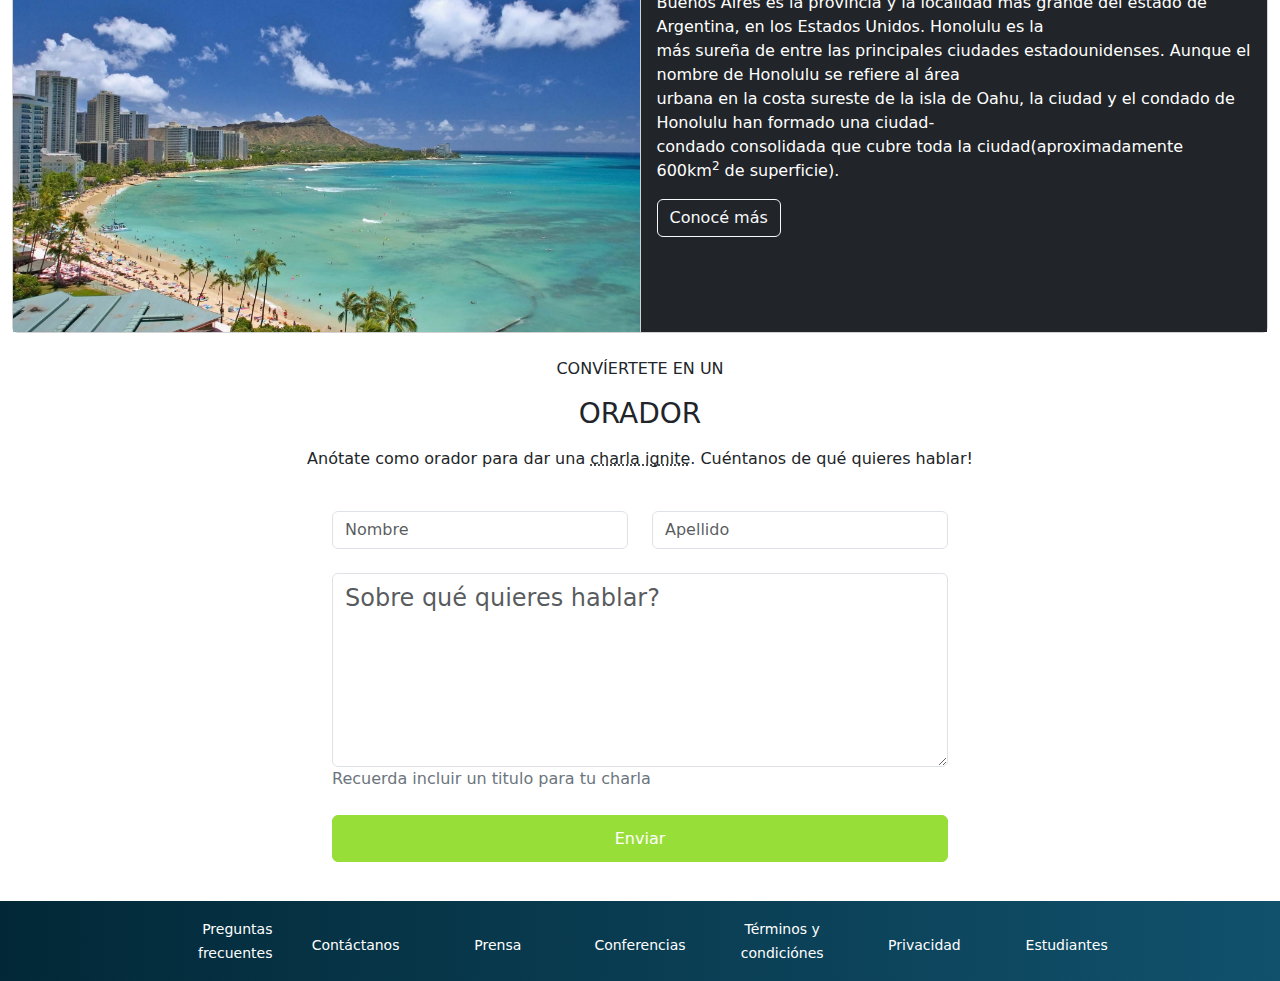
==== commit 9b9299e5: "En la imagen grande se quito padding" ====
--- a/Index.html
+++ b/Index.html
@@ -43,12 +43,12 @@
             </div>
         </div>
   
-        <div class="container-fluid">     
+        <div class="container-fluid" style="padding:0%;width:100%;height:100%;">     
             <div class="row">
                 <div class="card-img-top1">
                     <img class="img-fluid" src="src/ba1.jpg" alt="Card image" style="filter: brightness(50%);">
-                    <div class="card-img-overlay" style = "top:100px;">
-                        <h4 class="card-title text-end text-light"  style = "padding:150px 100px 50px">Conf Bs As</h4>
+                    <div class="card-img-overlay" style = "top:50px;">
+                        <h4 class="card-title text-end text-light"  style = "padding:200px 10px 10px">Conf Bs As</h4>
                         <div class="">
                             <p class="card-text text-end text-light">Bs As llega por primera vez a Argentina. Un evento para compartir con<br> nuestra comunidad el conocimiento y experiencia de los expertos que<br> están creando el futuro de Internet. Ven a conocer a miembros del<br> evento, a otros estudiandes de Codo a Codo y los oradores de primer<br> nivel que tenemos para ti. Te esperamos!</p>                 
                         </div>
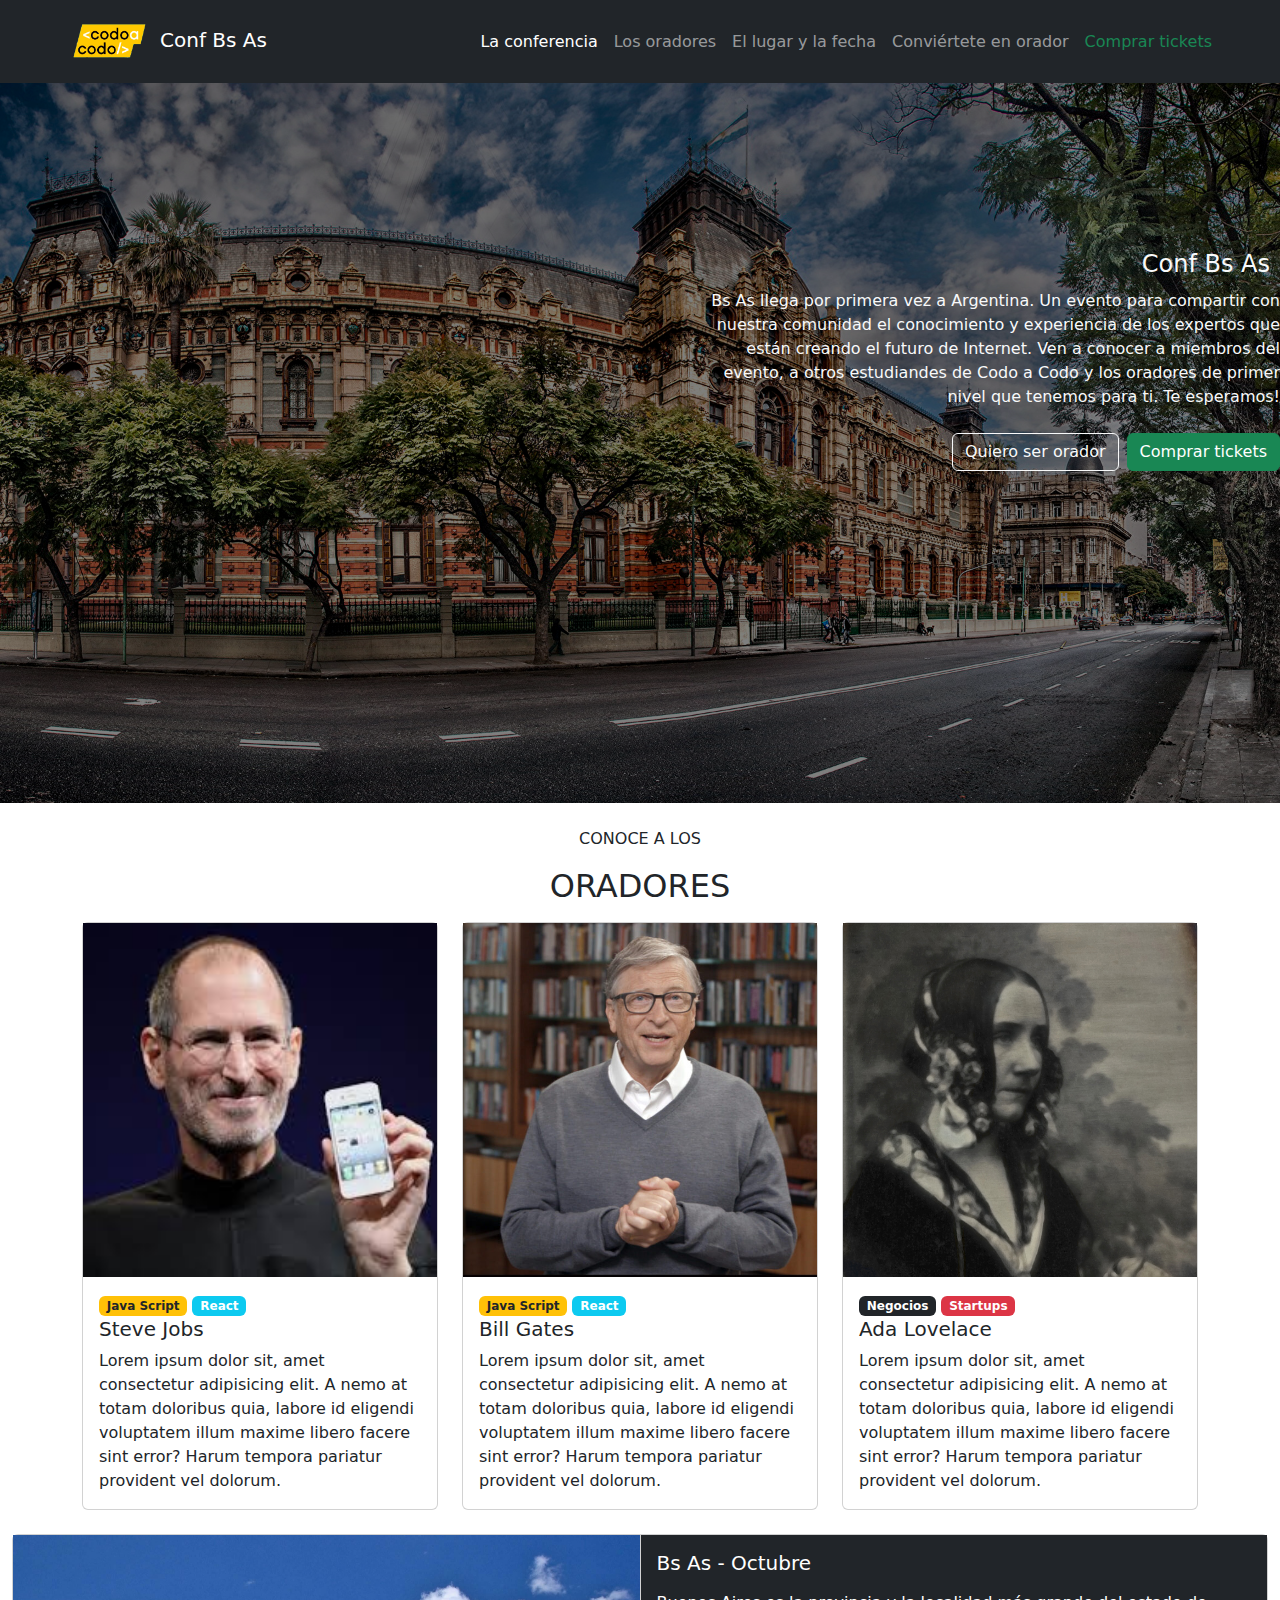
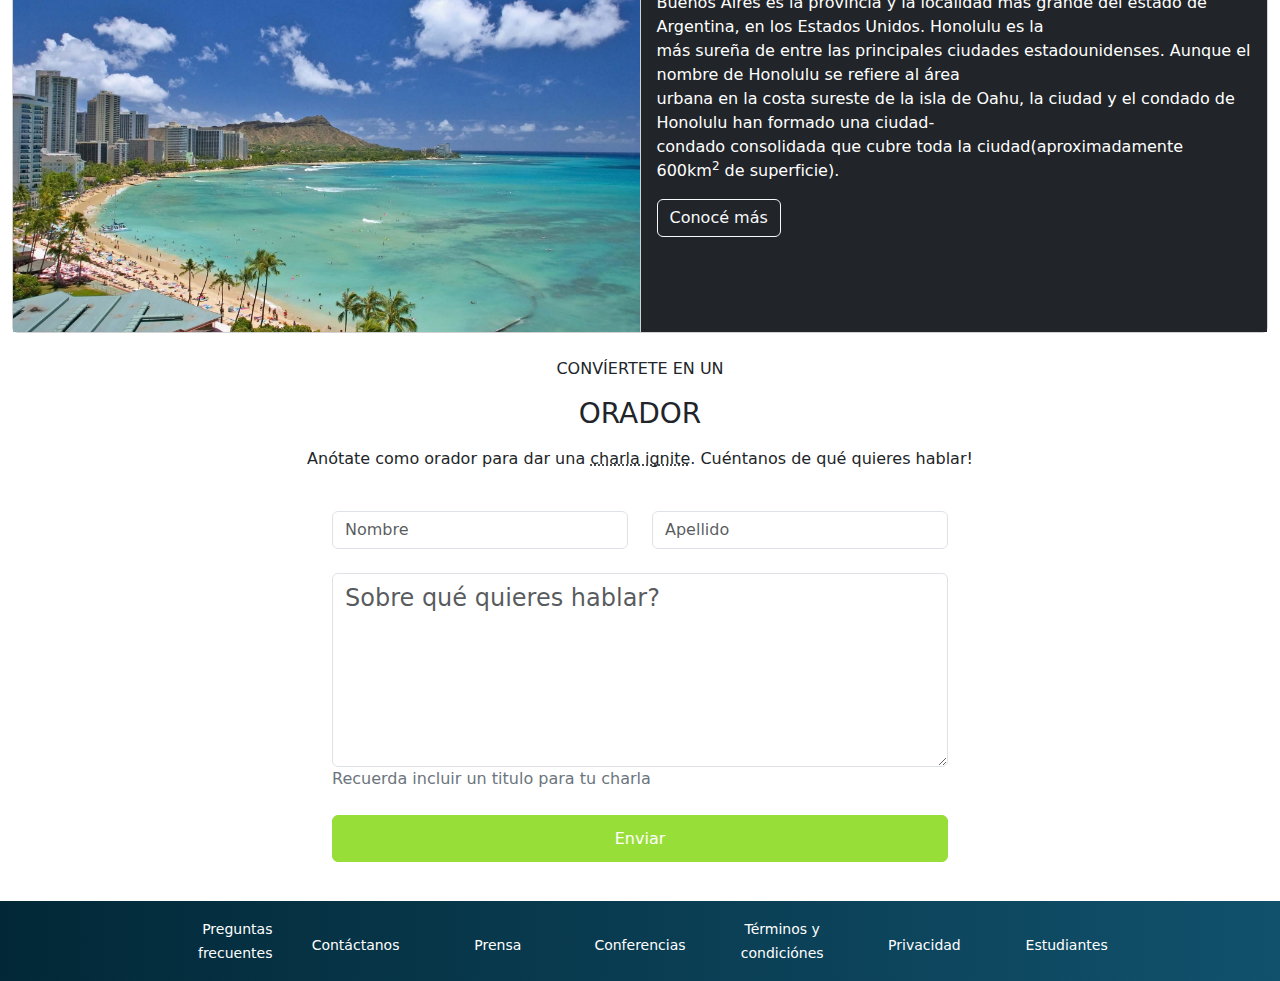
==== commit de9037f3: "Merge pc/notebook" ====
--- a/Index.html
+++ b/Index.html
@@ -55,12 +55,12 @@
                         <br>
                         <div class="d-grid gap-2 d-md-flex justify-content-md-end">                                        
                             <a class="btn btn-outline-light text-light">Quiero ser orador</a>  
-                            <a class="btn btn-success" href="ventaTicket.html" target="_blank">Comprar tickets</a>>Comprar tickets</a> 
+                            <a class="btn btn-success" href="ventaTicket.html" target="_blank">Comprar tickets</a> 
                         </div>
                     </div>
                 </div>
             </div>  
-        </div>               
+        </div>              
         <br>
         <div>
             <p class="text-center">CONOCE A LOS<h2 class="text-center">ORADORES</h2></p>                      
